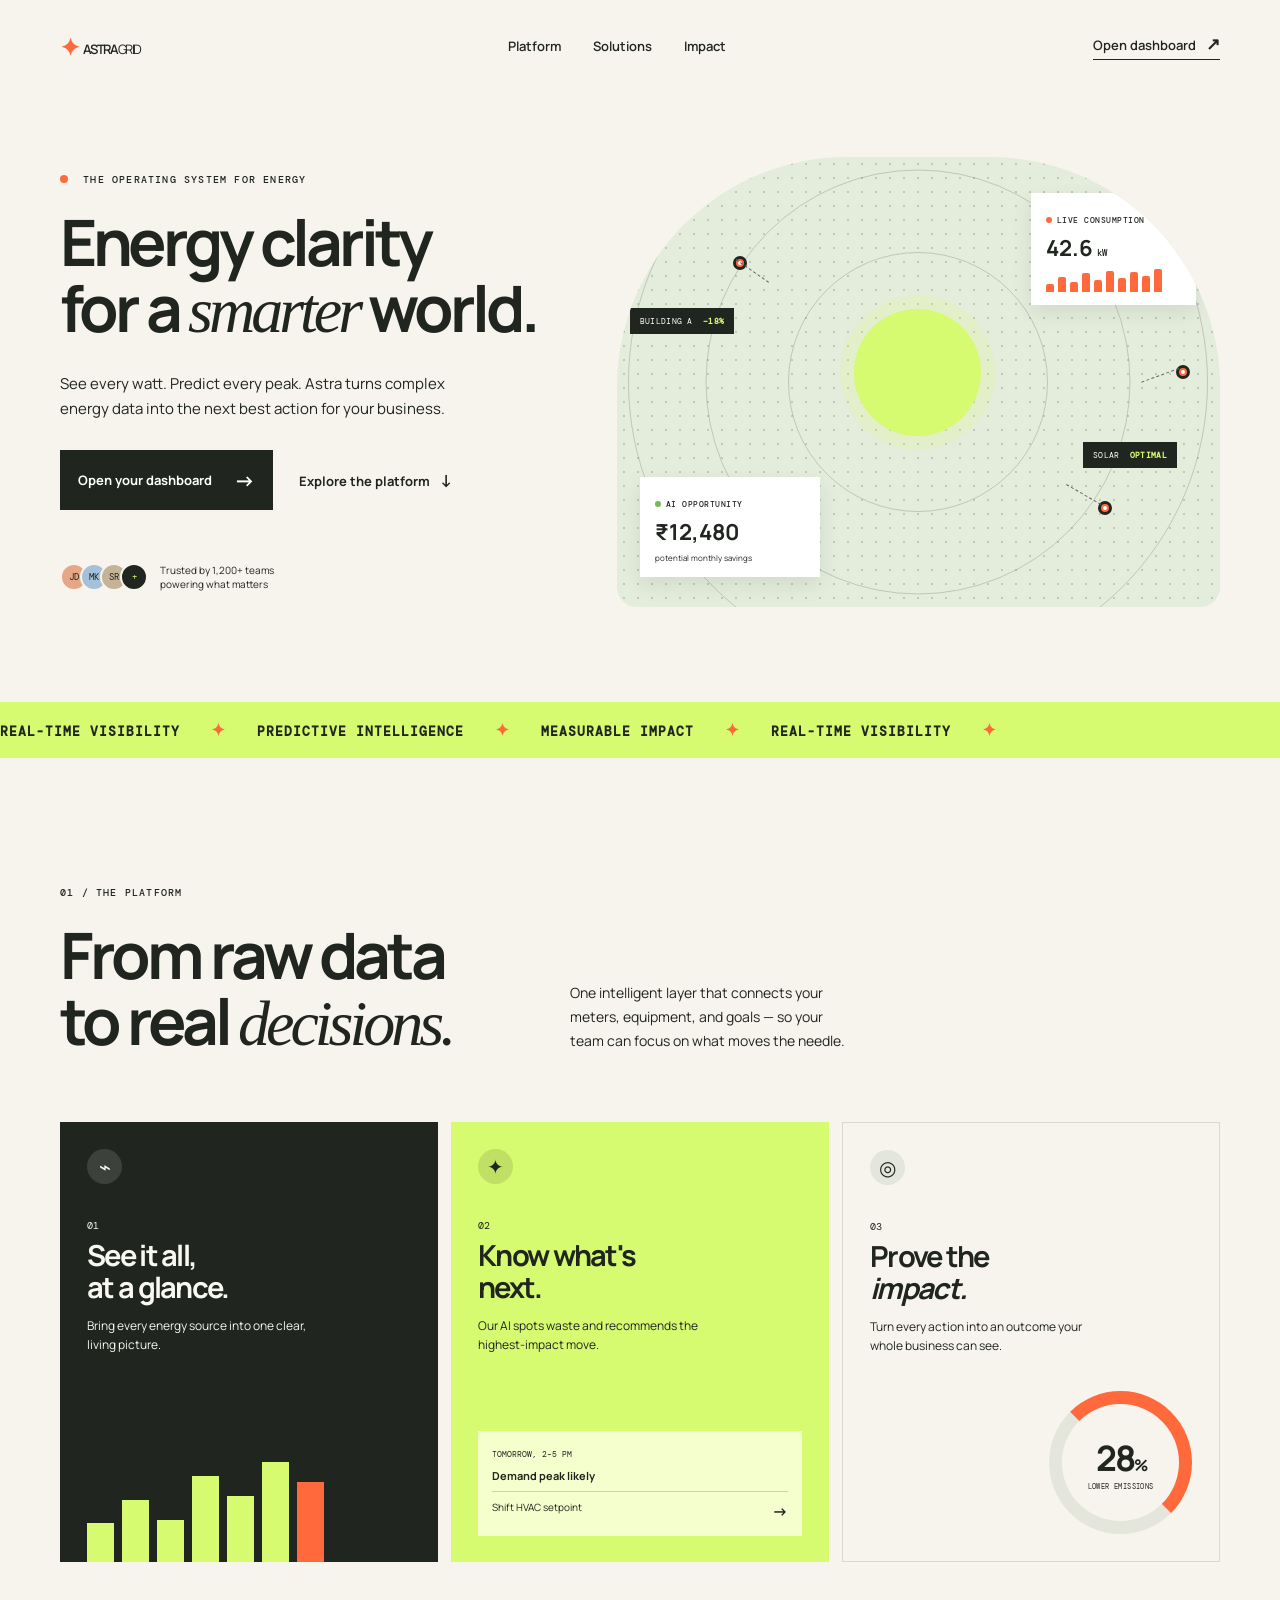
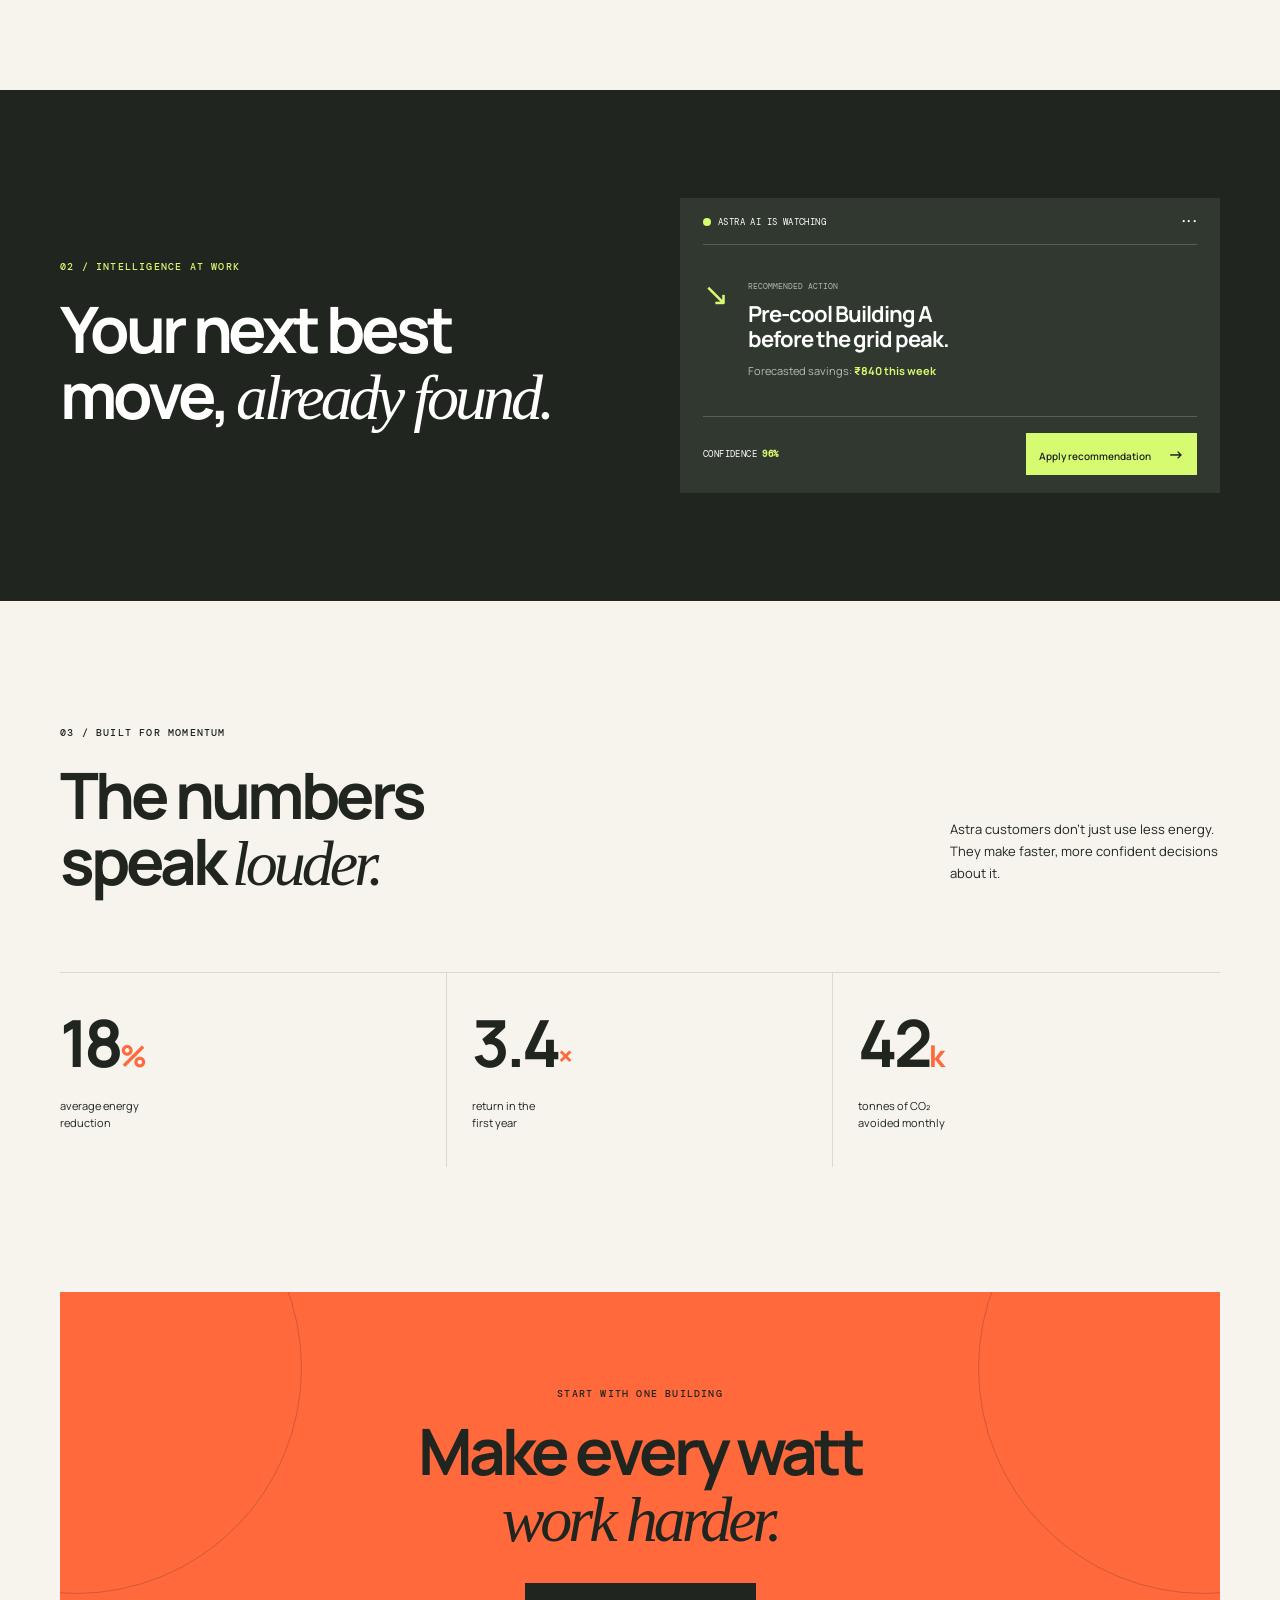
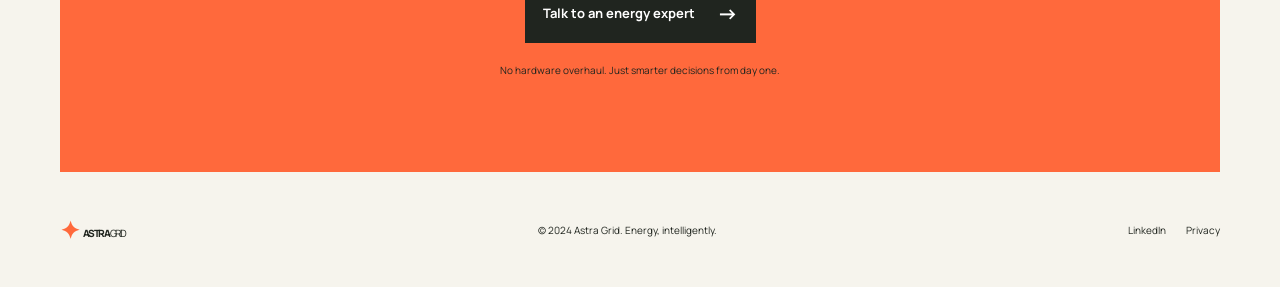
==== index.html @ c6cbb23b "Initial AI energy monitoring website" ====
<!doctype html>
<html lang="en">
  <head>
    <meta charset="UTF-8" />
    <meta name="viewport" content="width=device-width, initial-scale=1.0" />
    <meta name="description" content="Astra Grid — AI energy intelligence for better buildings." />
    <title>Astra Grid — Energy intelligence, simplified</title>
    <link rel="preconnect" href="https://fonts.googleapis.com" />
    <link rel="preconnect" href="https://fonts.gstatic.com" crossorigin />
    <link href="https://fonts.googleapis.com/css2?family=DM+Mono:wght@400;500&family=Manrope:wght@400;500;600;700;800&display=swap" rel="stylesheet" />
    <link rel="stylesheet" href="style.css" />
  </head>
  <body>
    <main>
      <nav class="nav container">
        <a class="brand" href="#top" aria-label="Astra Grid home"><span class="brand-mark">✦</span>ASTRA<span>GRID</span></a>
        <div class="nav-links">
          <a href="#platform">Platform</a><a href="#insights">Solutions</a><a href="#impact">Impact</a>
        </div>
        <a class="nav-action" href="dashboard.html">Open dashboard <span>↗</span></a>
      </nav>

      <section id="top" class="hero container">
        <div class="hero-copy">
          <p class="eyebrow"><i></i> THE OPERATING SYSTEM FOR ENERGY</p>
          <h1>Energy clarity<br />for a <em>smarter</em> world.</h1>
          <p class="hero-text">See every watt. Predict every peak. Astra turns complex energy data into the next best action for your business.</p>
          <div class="hero-actions">
            <a class="button button-dark" href="dashboard.html">Open your dashboard <span>→</span></a>
            <a class="text-link" href="#platform">Explore the platform <span>↓</span></a>
          </div>
          <div class="trust"><div class="avatars"><b>JD</b><b>MK</b><b>SR</b><b>+</b></div><p>Trusted by 1,200+ teams<br />powering what matters</p></div>
        </div>

        <div class="orbital-scene" aria-label="Live energy visualization">
          <div class="orbit orbit-a"></div><div class="orbit orbit-b"></div><div class="orbit orbit-c"></div>
          <div class="sun"></div>
          <div class="data-card power-card"><span class="card-dot orange"></span><small>LIVE CONSUMPTION</small><strong><span id="power-value">42.8</span> <small>kW</small></strong><div class="spark"><i></i><i></i><i></i><i></i><i></i><i></i><i></i><i></i><i></i><i></i></div></div>
          <div class="data-card savings-card"><span class="card-dot green"></span><small>AI OPPORTUNITY</small><strong>₹12,480</strong><p>potential monthly savings</p></div>
          <div class="sensor sensor-one"><span></span></div><div class="sensor sensor-two"><span></span></div><div class="sensor sensor-three"><span></span></div>
          <div class="floating-label label-one">BUILDING A <b>−18%</b></div><div class="floating-label label-two">SOLAR <b>OPTIMAL</b></div>
        </div>
      </section>

      <section class="ticker"><div><span>REAL-TIME VISIBILITY</span><b>✦</b><span>PREDICTIVE INTELLIGENCE</span><b>✦</b><span>MEASURABLE IMPACT</span><b>✦</b><span>REAL-TIME VISIBILITY</span><b>✦</b></div></section>

      <section id="platform" class="platform container">
        <div class="section-heading"><p class="eyebrow">01 / THE PLATFORM</p><h2>From raw data<br />to real <em>decisions.</em></h2></div>
        <p class="intro">One intelligent layer that connects your meters, equipment, and goals — so your team can focus on what moves the needle.</p>
        <div class="feature-grid">
          <article class="feature feature-dark"><div class="feature-icon">⌁</div><p class="number">01</p><h3>See it all,<br />at a glance.</h3><p>Bring every energy source into one clear, living picture.</p><div class="mini-chart"><span></span><span></span><span></span><span></span><span></span><span></span><span></span></div></article>
          <article class="feature feature-lime"><div class="feature-icon">✦</div><p class="number">02</p><h3>Know what's<br />next.</h3><p>Our AI spots waste and recommends the highest-impact move.</p><div class="prediction"><small>TOMORROW, 2–5 PM</small><b>Demand peak likely</b><span>Shift HVAC setpoint <strong>→</strong></span></div></article>
          <article class="feature feature-cream"><div class="feature-icon">◎</div><p class="number">03</p><h3>Prove the<br /><em>impact.</em></h3><p>Turn every action into an outcome your whole business can see.</p><div class="impact-ring"><b>28<span>%</span></b><small>LOWER EMISSIONS</small></div></article>
        </div>
      </section>

      <section id="insights" class="insights">
        <div class="container insights-inner"><div><p class="eyebrow">02 / INTELLIGENCE AT WORK</p><h2>Your next best<br />move, <em>already found.</em></h2></div><div class="insight-panel"><div class="panel-top"><span class="pulse"></span><span>ASTRA AI IS WATCHING</span><span>•••</span></div><div class="recommendation"><span class="rec-icon">↘</span><div><small>RECOMMENDED ACTION</small><h3>Pre-cool Building A<br />before the grid peak.</h3><p>Forecasted savings: <b>₹840 this week</b></p></div></div><div class="panel-bottom"><span>CONFIDENCE <b>96%</b></span><button>Apply recommendation <b>→</b></button></div></div></div>
      </section>

      <section id="impact" class="impact container"><p class="eyebrow">03 / BUILT FOR MOMENTUM</p><div class="impact-row"><h2>The numbers<br />speak <em>louder.</em></h2><p>Astra customers don't just use less energy. They make faster, more confident decisions about it.</p></div><div class="stats"><div><strong>18<span>%</span></strong><p>average energy<br />reduction</p></div><div><strong>3.4<span>×</span></strong><p>return in the<br />first year</p></div><div><strong>42<span>k</span></strong><p>tonnes of CO₂<br />avoided monthly</p></div></div></section>

      <section id="contact" class="cta container"><div class="cta-glow"></div><p class="eyebrow">START WITH ONE BUILDING</p><h2>Make every watt<br /><em>work harder.</em></h2><a class="button button-light" href="mailto:hello@astragrid.example">Talk to an energy expert <span>→</span></a><p class="cta-note">No hardware overhaul. Just smarter decisions from day one.</p></section>
    </main>
    <footer class="footer container"><a class="brand" href="#top"><span class="brand-mark">✦</span>ASTRA<span>GRID</span></a><p>© 2024 Astra Grid. Energy, intelligently.</p><div><a href="#">LinkedIn</a><a href="#">Privacy</a></div></footer>
    <script src="script.js"></script>
  </body>
</html>
---- style.css ----
:root{--ink:#20251f;--lime:#d6fa70;--orange:#ff693c;--cream:#f6f4ed;--line:#d9d9d0}*{box-sizing:border-box}html{scroll-behavior:smooth}body{margin:0;background:var(--cream);color:var(--ink);font-family:Manrope,Arial,sans-serif}.container{width:min(1160px,calc(100% - 64px));margin:auto}.nav{height:92px;display:flex;align-items:center;justify-content:space-between}.brand{font-weight:800;letter-spacing:-1.4px;color:var(--ink);text-decoration:none;font-size:18px}.brand>span:last-child{font-weight:400}.brand-mark{font-size:24px;color:var(--orange);vertical-align:-2px;margin-right:4px}.nav-links{display:flex;gap:32px}.nav a{font-size:13px;color:var(--ink);text-decoration:none;font-weight:600}.nav-action{border-bottom:1px solid var(--ink);padding-bottom:4px}.nav-action span{font-size:17px;margin-left:7px}.hero{min-height:610px;display:grid;grid-template-columns:48% 52%;align-items:center;padding:45px 0 75px}.eyebrow{font:500 10px 'DM Mono',monospace;letter-spacing:1.2px;margin:0 0 23px}.eyebrow i{display:inline-block;width:8px;height:8px;border-radius:50%;background:var(--orange);margin-right:8px}.hero h1,.section-heading h2,.insights h2,.impact h2,.cta h2{font-size:clamp(42px,5vw,70px);line-height:1.03;letter-spacing:-4px;margin:0;font-weight:700}.hero h1 em,h2 em{font-family:Georgia,serif;font-weight:400}.hero-text{max-width:420px;line-height:1.65;font-size:15px;margin:28px 0}.hero-actions{display:flex;align-items:center;gap:26px}.button{display:inline-flex;gap:22px;padding:16px 18px;align-items:center;text-decoration:none;font-size:13px;font-weight:700}.button span{font-size:21px}.button-dark{background:var(--ink);color:white}.text-link{font-size:13px;color:var(--ink);font-weight:700;text-decoration:none}.text-link span{font-size:17px;margin-left:7px}.trust{display:flex;align-items:center;gap:12px;margin-top:53px}.avatars{display:flex}.avatars b{display:grid;place-items:center;width:28px;height:28px;border-radius:50%;font:9px 'DM Mono';border:2px solid var(--cream);margin-right:-8px;background:#e5a786}.avatars b:nth-child(2){background:#a4c0db}.avatars b:nth-child(3){background:#c4b396}.avatars b:nth-child(4){background:var(--ink);color:var(--lime)}.trust p{font-size:10px;line-height:1.4;margin:0 0 0 8px}.orbital-scene{height:450px;position:relative;overflow:hidden;background:#e4ecdb;border-radius:230px 230px 20px 20px;background-image:radial-gradient(#bdcab7 1px,transparent 1px);background-size:14px 14px}.sun{width:127px;height:127px;background:var(--lime);border-radius:50%;position:absolute;top:152px;left:calc(50% - 64px);box-shadow:0 0 0 14px rgba(214,250,112,.18)}.orbit{position:absolute;border:1px solid rgba(32,37,31,.19);border-radius:50%;left:50%;top:50%;transform:translate(-50%,-50%)}.orbit-a{width:260px;height:260px}.orbit-b{width:425px;height:425px}.orbit-c{width:580px;height:580px}.sensor{position:absolute;width:14px;height:14px;border:3px solid var(--ink);background:var(--orange);border-radius:50%}.sensor:after{content:'';position:absolute;width:40px;border-top:1px dashed #5c6758;transform-origin:left}.sensor-one{top:99px;left:116px}.sensor-one:after{transform:rotate(35deg)}.sensor-two{bottom:92px;right:108px}.sensor-two:after{transform:rotate(210deg)}.sensor-three{top:208px;right:30px}.sensor-three:after{transform:rotate(160deg)}.sensor span{position:absolute;width:4px;height:4px;border-radius:50%;background:white;left:2px;top:2px}.data-card{position:absolute;background:#fff;padding:13px 15px;box-shadow:0 8px 20px rgba(0,0,0,.08)}.data-card small{font:500 8px 'DM Mono';letter-spacing:.5px}.data-card strong{font-size:22px;display:block;margin:5px 0}.data-card strong small{font-size:9px}.card-dot{display:inline-block;width:6px;height:6px;border-radius:50%;margin-right:5px}.orange{background:var(--orange)}.green{background:#78b75b}.power-card{right:24px;top:36px;width:165px}.spark{height:24px;display:flex;align-items:end;gap:4px}.spark i{display:block;background:var(--orange);width:8px;border-radius:2px 2px 0 0}.spark i:nth-child(1){height:8px}.spark i:nth-child(2){height:15px}.spark i:nth-child(3){height:10px}.spark i:nth-child(4){height:19px}.spark i:nth-child(5){height:12px}.spark i:nth-child(6){height:21px}.spark i:nth-child(7){height:14px}.spark i:nth-child(8){height:20px}.spark i:nth-child(9){height:16px}.spark i:nth-child(10){height:23px}.savings-card{bottom:30px;left:23px;width:180px}.savings-card p{font-size:8px;margin:1px 0}.floating-label{position:absolute;background:var(--ink);color:#fff;padding:8px 10px;font:8px 'DM Mono';letter-spacing:.3px}.floating-label b{color:var(--lime);margin-left:5px}.label-one{left:13px;top:151px}.label-two{right:43px;bottom:139px}.ticker{background:var(--lime);overflow:hidden;white-space:nowrap;padding:17px 0}.ticker div{font:600 13px 'DM Mono';letter-spacing:1px;animation:move 22s linear infinite}.ticker b{margin:0 31px;color:var(--orange);font-size:17px}@keyframes move{to{transform:translateX(-35%)}}.platform{padding:128px 0}.section-heading{display:inline-block}.platform .intro{display:inline-block;vertical-align:bottom;max-width:280px;margin:0 0 4px 115px;font-size:14px;line-height:1.7}.feature-grid{display:grid;grid-template-columns:repeat(3,1fr);gap:13px;margin-top:65px}.feature{min-height:440px;padding:27px;position:relative;overflow:hidden}.feature-dark{background:var(--ink);color:#f8f7f1}.feature-lime{background:var(--lime)}.feature-cream{border:1px solid var(--line)}.feature-icon{height:35px;width:35px;display:grid;place-items:center;border-radius:50%;background:rgba(255,255,255,.13);font-size:20px}.feature-lime .feature-icon{background:rgba(32,37,31,.12)}.feature-cream .feature-icon{background:#e3e6db}.number{font:10px 'DM Mono';margin:35px 0 8px}.feature h3{font-size:29px;line-height:1.1;letter-spacing:-1.7px;margin:0}.feature>p:not(.number){font-size:12px;line-height:1.6;max-width:230px}.mini-chart{position:absolute;bottom:0;left:27px;right:27px;height:100px;display:flex;align-items:end;gap:8px}.mini-chart span{width:27px;background:var(--lime)}.mini-chart span:nth-child(1){height:39%}.mini-chart span:nth-child(2){height:62%}.mini-chart span:nth-child(3){height:42%}.mini-chart span:nth-child(4){height:86%}.mini-chart span:nth-child(5){height:66%}.mini-chart span:nth-child(6){height:100%}.mini-chart span:nth-child(7){height:80%;background:var(--orange)}.prediction{position:absolute;bottom:26px;left:27px;right:27px;background:#f5ffce;padding:14px;font-size:11px}.prediction small{font:8px 'DM Mono'}.prediction b{display:block;margin:8px 0}.prediction span{display:flex;justify-content:space-between;border-top:1px solid #c8de7e;padding-top:8px;font-size:10px}.prediction strong{font-size:16px}.impact-ring{border:13px solid var(--orange);border-left-color:#e5e6db;border-bottom-color:#e5e6db;border-radius:50%;width:143px;height:143px;position:absolute;bottom:27px;right:27px;display:flex;align-items:center;justify-content:center;flex-direction:column}.impact-ring b{font-size:35px;letter-spacing:-2px}.impact-ring b span{font-size:16px}.impact-ring small{font:7px 'DM Mono';letter-spacing:.4px}.insights{background:var(--ink);color:#fff;padding:108px 0}.insights .eyebrow{color:var(--lime)}.insights-inner{display:grid;grid-template-columns:1fr 1fr;align-items:center;gap:80px}.insight-panel{background:#30382f;padding:18px 23px}.panel-top,.panel-bottom{display:flex;align-items:center;justify-content:space-between;font:9px 'DM Mono';letter-spacing:.4px}.pulse{width:8px;height:8px;border-radius:50%;background:var(--lime);margin-right:7px}.panel-top span:nth-child(2){margin-right:auto}.recommendation{border-top:1px solid #576051;border-bottom:1px solid #576051;margin:16px 0;padding:27px 0;display:flex;gap:19px}.rec-icon{color:var(--lime);font-size:31px}.recommendation small{font:8px 'DM Mono';color:#aeb9a8}.recommendation h3{font-size:22px;letter-spacing:-1px;line-height:1.15;margin:8px 0}.recommendation p{color:#b5beb0;font-size:11px}.recommendation p b{color:var(--lime)}.panel-bottom b{color:var(--lime)}.panel-bottom button{background:var(--lime);border:0;padding:10px 13px;font:600 10px Manrope;color:var(--ink)}.panel-bottom button b{color:var(--ink);font-size:16px;margin-left:15px}.impact{padding:125px 0}.impact-row{display:flex;justify-content:space-between;align-items:end}.impact-row>p{max-width:270px;font-size:13px;line-height:1.7}.stats{display:grid;grid-template-columns:repeat(3,1fr);margin-top:75px;border-top:1px solid var(--line)}.stats div{padding:25px 0;border-right:1px solid var(--line);padding-left:25px}.stats div:first-child{padding-left:0}.stats div:last-child{border-right:0}.stats strong{font-size:65px;letter-spacing:-4px}.stats strong span{font-size:30px;color:var(--orange)}.stats p{font-size:11px;line-height:1.5}.cta{background:var(--orange);text-align:center;padding:95px 20px;position:relative;overflow:hidden}.cta:before,.cta:after{content:'';position:absolute;width:450px;height:450px;border:1px solid rgba(32,37,31,.22);border-radius:50%;top:-150px}.cta:before{left:-210px}.cta:after{right:-210px}.cta>*{position:relative}.cta .eyebrow{margin-bottom:18px}.button-light{background:var(--ink);color:#fff;margin-top:30px}.cta-note{font-size:10px;margin:20px 0 0}.footer{height:115px;display:flex;align-items:center;justify-content:space-between}.footer p,.footer a{font-size:10px;color:var(--ink);text-decoration:none}.footer div{display:flex;gap:20px}@media(max-width:760px){.container{width:min(100% - 36px,560px)}.nav{height:76px}.nav-links{display:none}.hero{display:block;padding:45px 0}.hero h1{font-size:48px;letter-spacing:-3px}.orbital-scene{margin-top:50px;height:390px}.feature-grid,.insights-inner{grid-template-columns:1fr}.platform{padding:80px 0}.platform .intro{margin:28px 0 0}.feature{min-height:380px}.insights{padding:75px 0}.insights-inner{gap:45px}.impact{padding:80px 0}.impact-row{display:block}.impact-row>p{margin-top:25px}.stats{margin-top:45px}.stats strong{font-size:42px}.stats div{padding:18px 7px}.cta{width:100%;padding:75px 18px}.footer{height:auto;padding:30px 0;gap:20px;flex-wrap:wrap}.power-card{right:10px}.savings-card{left:10px}.label-two{right:10px}.orbit-c{width:500px;height:500px}}
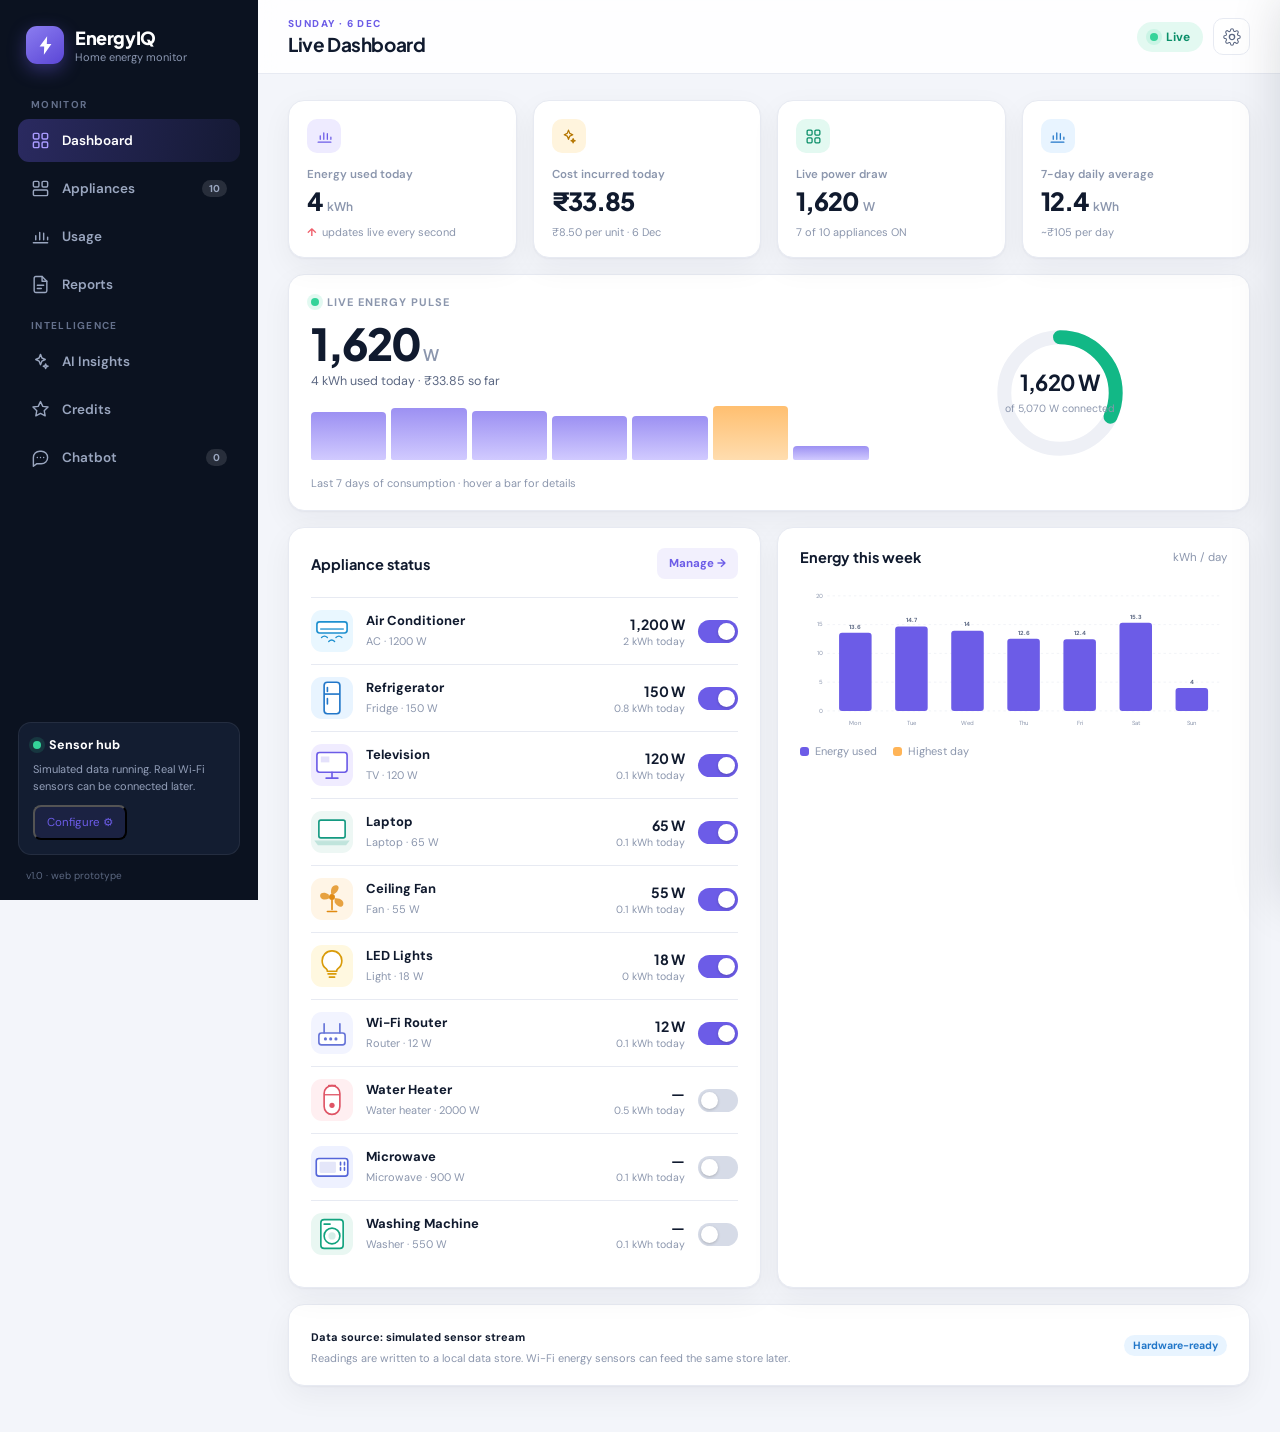
==== commit e9f663c5: "Replace Astra Grid with EnergyIQ home energy monitor" ====
--- a/index.html
+++ b/index.html
@@ -1,68 +1,69 @@
-<!doctype html>
+<!DOCTYPE html>
 <html lang="en">
-  <head>
-    <meta charset="UTF-8" />
-    <meta name="viewport" content="width=device-width, initial-scale=1.0" />
-    <meta name="description" content="Astra Grid — AI energy intelligence for better buildings." />
-    <title>Astra Grid — Energy intelligence, simplified</title>
-    <link rel="preconnect" href="https://fonts.googleapis.com" />
-    <link rel="preconnect" href="https://fonts.gstatic.com" crossorigin />
-    <link href="https://fonts.googleapis.com/css2?family=DM+Mono:wght@400;500&family=Manrope:wght@400;500;600;700;800&display=swap" rel="stylesheet" />
-    <link rel="stylesheet" href="style.css" />
-  </head>
-  <body>
-    <main>
-      <nav class="nav container">
-        <a class="brand" href="#top" aria-label="Astra Grid home"><span class="brand-mark">✦</span>ASTRA<span>GRID</span></a>
-        <div class="nav-links">
-          <a href="#platform">Platform</a><a href="#insights">Solutions</a><a href="#impact">Impact</a>
+<head>
+  <meta charset="UTF-8" />
+  <meta name="viewport" content="width=device-width, initial-scale=1.0" />
+  <meta name="theme-color" content="#0b1220" />
+  <title>EnergyIQ — Home Energy Monitor</title>
+  <link rel="preconnect" href="https://fonts.googleapis.com" />
+  <link rel="preconnect" href="https://fonts.gstatic.com" crossorigin />
+  <link href="https://fonts.googleapis.com/css2?family=DM+Sans:wght@400;500;600;700&family=Plus+Jakarta+Sans:wght@500;600;700;800&display=swap" rel="stylesheet" />
+  <link rel="stylesheet" href="styles.css" />
+</head>
+<body>
+  <div class="app-shell">
+    <aside class="sidebar" id="sidebar">
+      <div class="brand">
+        <div class="brand-mark">
+          <svg viewBox="0 0 32 32" aria-hidden="true"><path d="M18.5 2 7 17.5h7L13.5 30 25 13.8h-7z" fill="currentColor"/></svg>
         </div>
-        <a class="nav-action" href="dashboard.html">Open dashboard <span>↗</span></a>
-      </nav>
+        <div>
+          <div class="brand-name">EnergyIQ</div>
+          <div class="brand-sub">Home energy monitor</div>
+        </div>
+      </div>
 
-      <section id="top" class="hero container">
-        <div class="hero-copy">
-          <p class="eyebrow"><i></i> THE OPERATING SYSTEM FOR ENERGY</p>
-          <h1>Energy clarity<br />for a <em>smarter</em> world.</h1>
-          <p class="hero-text">See every watt. Predict every peak. Astra turns complex energy data into the next best action for your business.</p>
-          <div class="hero-actions">
-            <a class="button button-dark" href="dashboard.html">Open your dashboard <span>→</span></a>
-            <a class="text-link" href="#platform">Explore the platform <span>↓</span></a>
+      <nav class="nav" id="nav" aria-label="Main navigation"></nav>
+
+      <div class="sidebar-foot">
+        <div class="device-card">
+          <div class="device-top">
+            <span class="dot-live"></span>
+            <span class="device-title">Sensor hub</span>
           </div>
-          <div class="trust"><div class="avatars"><b>JD</b><b>MK</b><b>SR</b><b>+</b></div><p>Trusted by 1,200+ teams<br />powering what matters</p></div>
+          <p>Simulated data running. Real Wi‑Fi sensors can be connected later.</p>
+          <button class="btn-ghost btn-sm" data-action="open-settings">Configure ⚙</button>
         </div>
+        <div class="sidebar-version">v1.0 · web prototype</div>
+      </div>
+    </aside>
 
-        <div class="orbital-scene" aria-label="Live energy visualization">
-          <div class="orbit orbit-a"></div><div class="orbit orbit-b"></div><div class="orbit orbit-c"></div>
-          <div class="sun"></div>
-          <div class="data-card power-card"><span class="card-dot orange"></span><small>LIVE CONSUMPTION</small><strong><span id="power-value">42.8</span> <small>kW</small></strong><div class="spark"><i></i><i></i><i></i><i></i><i></i><i></i><i></i><i></i><i></i><i></i></div></div>
-          <div class="data-card savings-card"><span class="card-dot green"></span><small>AI OPPORTUNITY</small><strong>₹12,480</strong><p>potential monthly savings</p></div>
-          <div class="sensor sensor-one"><span></span></div><div class="sensor sensor-two"><span></span></div><div class="sensor sensor-three"><span></span></div>
-          <div class="floating-label label-one">BUILDING A <b>−18%</b></div><div class="floating-label label-two">SOLAR <b>OPTIMAL</b></div>
+    <div class="main-wrap">
+      <header class="topbar">
+        <button class="icon-btn menu-btn" data-action="toggle-sidebar" aria-label="Toggle menu">
+          <svg viewBox="0 0 24 24"><path d="M4 7h16M4 12h16M4 17h16" stroke="currentColor" stroke-width="2" stroke-linecap="round" fill="none"/></svg>
+        </button>
+        <div class="topbar-title">
+          <div class="eyebrow" id="today-eyebrow">TODAY</div>
+          <h1 id="page-title">Live Dashboard</h1>
         </div>
-      </section>
+        <div class="topbar-actions">
+          <div class="live-pill" id="live-pill"><span class="dot-live"></span> Live</div>
+          <button class="icon-btn" data-action="open-settings" aria-label="Settings" title="Settings">
+            <svg viewBox="0 0 24 24"><path d="M12 15.5a3.5 3.5 0 1 0 0-7 3.5 3.5 0 0 0 0 7Z" stroke="currentColor" stroke-width="1.8" fill="none"/><path d="M19.4 15a1.7 1.7 0 0 0 .34 1.87l.06.06a2 2 0 1 1-2.83 2.83l-.06-.06a1.7 1.7 0 0 0-1.87-.34 1.7 1.7 0 0 0-1.03 1.56V21a2 2 0 1 1-4 0v-.09A1.7 1.7 0 0 0 9 19.4a1.7 1.7 0 0 0-1.87.34l-.06.06a2 2 0 1 1-2.83-2.83l.06-.06A1.7 1.7 0 0 0 4.6 15a1.7 1.7 0 0 0-1.56-1.03H3a2 2 0 1 1 0-4h.09A1.7 1.7 0 0 0 4.6 9a1.7 1.7 0 0 0-.34-1.87l-.06-.06a2 2 0 1 1 2.83-2.83l.06.06A1.7 1.7 0 0 0 9 4.6a1.7 1.7 0 0 0 1.03-1.56V3a2 2 0 1 1 4 0v.09A1.7 1.7 0 0 0 15 4.6a1.7 1.7 0 0 0 1.87-.34l.06-.06a2 2 0 1 1 2.83 2.83l-.06.06A1.7 1.7 0 0 0 19.4 9v.03A1.7 1.7 0 0 0 20.97 10H21a2 2 0 1 1 0 4h-.09A1.7 1.7 0 0 0 19.4 15Z" stroke="currentColor" stroke-width="1.4" fill="none"/></svg>
+          </button>
+        </div>
+      </header>
 
-      <section class="ticker"><div><span>REAL-TIME VISIBILITY</span><b>✦</b><span>PREDICTIVE INTELLIGENCE</span><b>✦</b><span>MEASURABLE IMPACT</span><b>✦</b><span>REAL-TIME VISIBILITY</span><b>✦</b></div></section>
+      <main id="view" class="view"></main>
+    </div>
+  </div>
 
-      <section id="platform" class="platform container">
-        <div class="section-heading"><p class="eyebrow">01 / THE PLATFORM</p><h2>From raw data<br />to real <em>decisions.</em></h2></div>
-        <p class="intro">One intelligent layer that connects your meters, equipment, and goals — so your team can focus on what moves the needle.</p>
-        <div class="feature-grid">
-          <article class="feature feature-dark"><div class="feature-icon">⌁</div><p class="number">01</p><h3>See it all,<br />at a glance.</h3><p>Bring every energy source into one clear, living picture.</p><div class="mini-chart"><span></span><span></span><span></span><span></span><span></span><span></span><span></span></div></article>
-          <article class="feature feature-lime"><div class="feature-icon">✦</div><p class="number">02</p><h3>Know what's<br />next.</h3><p>Our AI spots waste and recommends the highest-impact move.</p><div class="prediction"><small>TOMORROW, 2–5 PM</small><b>Demand peak likely</b><span>Shift HVAC setpoint <strong>→</strong></span></div></article>
-          <article class="feature feature-cream"><div class="feature-icon">◎</div><p class="number">03</p><h3>Prove the<br /><em>impact.</em></h3><p>Turn every action into an outcome your whole business can see.</p><div class="impact-ring"><b>28<span>%</span></b><small>LOWER EMISSIONS</small></div></article>
-        </div>
-      </section>
+  <div class="drawer-backdrop" id="drawer-backdrop" data-action="close-settings"></div>
+  <aside class="settings-drawer" id="settings-drawer" aria-label="Settings"></aside>
+  <div class="toast-wrap" id="toast-wrap" aria-live="polite"></div>
+  <div class="modal-wrap" id="modal-wrap"></div>
 
-      <section id="insights" class="insights">
-        <div class="container insights-inner"><div><p class="eyebrow">02 / INTELLIGENCE AT WORK</p><h2>Your next best<br />move, <em>already found.</em></h2></div><div class="insight-panel"><div class="panel-top"><span class="pulse"></span><span>ASTRA AI IS WATCHING</span><span>•••</span></div><div class="recommendation"><span class="rec-icon">↘</span><div><small>RECOMMENDED ACTION</small><h3>Pre-cool Building A<br />before the grid peak.</h3><p>Forecasted savings: <b>₹840 this week</b></p></div></div><div class="panel-bottom"><span>CONFIDENCE <b>96%</b></span><button>Apply recommendation <b>→</b></button></div></div></div>
-      </section>
-
-      <section id="impact" class="impact container"><p class="eyebrow">03 / BUILT FOR MOMENTUM</p><div class="impact-row"><h2>The numbers<br />speak <em>louder.</em></h2><p>Astra customers don't just use less energy. They make faster, more confident decisions about it.</p></div><div class="stats"><div><strong>18<span>%</span></strong><p>average energy<br />reduction</p></div><div><strong>3.4<span>×</span></strong><p>return in the<br />first year</p></div><div><strong>42<span>k</span></strong><p>tonnes of CO₂<br />avoided monthly</p></div></div></section>
-
-      <section id="contact" class="cta container"><div class="cta-glow"></div><p class="eyebrow">START WITH ONE BUILDING</p><h2>Make every watt<br /><em>work harder.</em></h2><a class="button button-light" href="mailto:hello@astragrid.example">Talk to an energy expert <span>→</span></a><p class="cta-note">No hardware overhaul. Just smarter decisions from day one.</p></section>
-    </main>
-    <footer class="footer container"><a class="brand" href="#top"><span class="brand-mark">✦</span>ASTRA<span>GRID</span></a><p>© 2024 Astra Grid. Energy, intelligently.</p><div><a href="#">LinkedIn</a><a href="#">Privacy</a></div></footer>
-    <script src="script.js"></script>
-  </body>
+  <script type="module" src="js/app.js"></script>
+</body>
 </html>
--- a/styles.css
+++ b/styles.css
@@ -0,0 +1,459 @@
+/* ============================================================
+   EnergyIQ — styles
+   ============================================================ */
+:root {
+  --bg: #f3f5fa;
+  --surface: #ffffff;
+  --surface-2: #f8f9fd;
+  --ink: #101a2e;
+  --ink-2: #5b6782;
+  --ink-3: #8b96ad;
+  --line: #e7eaf2;
+  --navy: #0b1220;
+  --navy-2: #131d31;
+  --accent: #6c5ce7;
+  --accent-2: #8b7df0;
+  --accent-soft: #eeebff;
+  --green: #12b886;
+  --green-soft: #e3f9f1;
+  --amber: #f59e0b;
+  --amber-soft: #fff4dd;
+  --red: #ef5f6b;
+  --red-soft: #ffecef;
+  --blue: #3b9dfa;
+  --blue-soft: #e8f4ff;
+  --radius: 16px;
+  --radius-sm: 10px;
+  --shadow: 0 1px 2px rgba(16, 26, 46, .04), 0 10px 30px rgba(16, 26, 46, .05);
+  --font: 'DM Sans', system-ui, -apple-system, sans-serif;
+  --display: 'Plus Jakarta Sans', 'DM Sans', system-ui, sans-serif;
+}
+
+* { box-sizing: border-box; }
+html, body { margin: 0; padding: 0; }
+body {
+  font-family: var(--font);
+  color: var(--ink);
+  background: var(--bg);
+  -webkit-font-smoothing: antialiased;
+}
+button, input, select, textarea { font: inherit; }
+button { cursor: pointer; }
+a { color: inherit; }
+svg { display: block; }
+
+/* ---------- layout ---------- */
+.app-shell { display: flex; min-height: 100vh; }
+
+.sidebar {
+  width: 258px;
+  flex: 0 0 258px;
+  background: var(--navy);
+  color: #fff;
+  padding: 26px 18px 18px;
+  display: flex;
+  flex-direction: column;
+  gap: 26px;
+  position: sticky;
+  top: 0;
+  height: 100vh;
+  z-index: 40;
+}
+.brand { display: flex; align-items: center; gap: 11px; padding: 0 8px; }
+.brand-mark {
+  width: 38px; height: 38px; border-radius: 11px;
+  background: linear-gradient(145deg, #8b7df0, #5b46d6);
+  color: #fff; display: grid; place-items: center;
+  box-shadow: 0 6px 18px rgba(108, 92, 231, .4);
+}
+.brand-mark svg { width: 21px; height: 21px; }
+.brand-name { font-family: var(--display); font-weight: 800; font-size: 18px; letter-spacing: -.4px; }
+.brand-sub { color: #8b97b1; font-size: 11px; margin-top: 1px; }
+
+.nav { display: flex; flex-direction: column; gap: 5px; }
+.nav-item {
+  display: flex; align-items: center; gap: 12px;
+  border: 0; background: transparent; color: #9aa6bf;
+  padding: 12px 13px; border-radius: 11px; text-align: left;
+  font-size: 13.5px; font-weight: 600; width: 100%;
+  transition: background .16s, color .16s;
+}
+.nav-item svg { width: 19px; height: 19px; flex: 0 0 auto; }
+.nav-item:hover { background: rgba(255,255,255,.06); color: #fff; }
+.nav-item.active { background: linear-gradient(100deg, rgba(108,92,231,.32), rgba(108,92,231,.1)); color: #fff; }
+.nav-item.active svg { color: #a99bff; }
+.nav-badge {
+  margin-left: auto; font-size: 10px; font-weight: 700;
+  background: rgba(255,255,255,.12); border-radius: 20px; padding: 2px 7px;
+}
+.nav-section {
+  font-size: 10px; font-weight: 700; color: #64708b; text-transform: uppercase;
+  letter-spacing: 1.3px; padding: 8px 13px 3px;
+}
+
+.sidebar-foot { margin-top: auto; }
+.device-card {
+  background: var(--navy-2); border: 1px solid rgba(255,255,255,.07);
+  border-radius: 13px; padding: 14px;
+}
+.device-top { display: flex; align-items: center; gap: 8px; }
+.device-title { font-size: 12.5px; font-weight: 700; }
+.device-card p { color: #94a0ba; font-size: 11px; line-height: 1.5; margin: 8px 0 11px; }
+.sidebar-version { color: #5c6881; font-size: 10px; padding: 14px 8px 0; }
+
+.dot-live {
+  width: 8px; height: 8px; border-radius: 50%; background: #34d399;
+  box-shadow: 0 0 0 4px rgba(52,211,153,.14);
+  animation: pulse 2s infinite;
+  flex: 0 0 auto;
+}
+@keyframes pulse { 50% { box-shadow: 0 0 0 7px rgba(52,211,153,0); } }
+
+.main-wrap { flex: 1; min-width: 0; }
+.topbar {
+  height: 74px; background: rgba(255,255,255,.86); backdrop-filter: blur(12px);
+  border-bottom: 1px solid var(--line);
+  display: flex; align-items: center; gap: 14px;
+  padding: 0 30px; position: sticky; top: 0; z-index: 30;
+}
+.topbar-title { margin-right: auto; }
+.eyebrow { font-size: 10px; font-weight: 800; letter-spacing: 1.4px; color: var(--accent); }
+.topbar h1 { margin: 2px 0 0; font-family: var(--display); font-size: 19px; letter-spacing: -.4px; }
+.topbar-actions { display: flex; align-items: center; gap: 10px; }
+.live-pill {
+  display: flex; align-items: center; gap: 8px; background: var(--green-soft); color: #0b8f69;
+  border-radius: 20px; padding: 7px 13px; font-size: 12px; font-weight: 700;
+}
+.icon-btn {
+  width: 37px; height: 37px; border-radius: 10px; border: 1px solid var(--line);
+  background: #fff; color: var(--ink-2); display: grid; place-items: center;
+}
+.icon-btn svg { width: 18px; height: 18px; }
+.icon-btn:hover { border-color: #cfd4e4; color: var(--ink); }
+.menu-btn { display: none; }
+
+.view { padding: 26px 30px 46px; max-width: 1500px; margin: 0 auto; }
+
+/* ---------- generic ---------- */
+.card { background: var(--surface); border: 1px solid var(--line); border-radius: var(--radius); box-shadow: var(--shadow); }
+.section-head { display: flex; align-items: flex-end; justify-content: space-between; gap: 16px; margin-bottom: 15px; }
+.section-head h2 { font-family: var(--display); font-size: 16px; margin: 0; letter-spacing: -.3px; }
+.section-head p { color: var(--ink-3); font-size: 12px; margin: 4px 0 0; }
+.muted { color: var(--ink-3); }
+.tiny { font-size: 11px; }
+.grid { display: grid; gap: 16px; }
+.grid-4 { grid-template-columns: repeat(4, minmax(0, 1fr)); }
+.grid-3 { grid-template-columns: repeat(3, minmax(0, 1fr)); }
+.grid-2 { grid-template-columns: repeat(2, minmax(0, 1fr)); }
+.stack { display: flex; flex-direction: column; gap: 16px; }
+.row { display: flex; align-items: center; gap: 10px; }
+.spread { display: flex; align-items: center; justify-content: space-between; gap: 12px; }
+.mt-16 { margin-top: 16px; }
+.mt-22 { margin-top: 22px; }
+
+.btn {
+  border: 0; border-radius: 10px; padding: 11px 16px; font-size: 13px; font-weight: 700;
+  background: var(--accent); color: #fff; display: inline-flex; align-items: center; justify-content: center; gap: 8px;
+  transition: transform .12s, filter .12s;
+}
+.btn:hover { filter: brightness(1.06); }
+.btn:active { transform: translateY(1px); }
+.btn svg { width: 16px; height: 16px; }
+.btn-ghost { background: rgba(108,92,231,.09); color: var(--accent); }
+.btn-ghost:hover { background: rgba(108,92,231,.15); }
+.btn-sm { padding: 8px 12px; font-size: 11.5px; border-radius: 8px; }
+.btn-danger { background: var(--red-soft); color: #d33d4d; }
+.btn-dark { background: var(--navy); color: #fff; }
+.btn:disabled { opacity: .45; cursor: not-allowed; }
+
+.field { display: flex; flex-direction: column; gap: 6px; }
+.field label { font-size: 11.5px; font-weight: 700; color: var(--ink-2); }
+.input, .select, .textarea {
+  width: 100%; border: 1px solid var(--line); background: #fff; color: var(--ink);
+  border-radius: 10px; padding: 11px 12px; font-size: 13px; outline: none;
+  transition: border-color .15s, box-shadow .15s;
+}
+.input:focus, .select:focus, .textarea:focus { border-color: var(--accent-2); box-shadow: 0 0 0 3px rgba(108,92,231,.12); }
+.input::placeholder, .textarea::placeholder { color: #b2bacb; }
+
+.chip-row { display: flex; flex-wrap: wrap; gap: 7px; }
+.chip {
+  border: 1px solid var(--line); background: #fff; border-radius: 20px;
+  padding: 7px 13px; font-size: 12px; font-weight: 600; color: var(--ink-2);
+}
+.chip:hover { border-color: var(--accent-2); color: var(--accent); }
+.chip.active { background: var(--accent); color: #fff; border-color: var(--accent); }
+
+.segment { display: inline-flex; background: var(--surface-2); border: 1px solid var(--line); border-radius: 10px; padding: 3px; gap: 2px; }
+.segment button { border: 0; background: transparent; padding: 7px 14px; border-radius: 8px; font-size: 12px; font-weight: 700; color: var(--ink-3); }
+.segment button.active { background: #fff; color: var(--ink); box-shadow: 0 1px 4px rgba(16,26,46,.1); }
+
+.badge { border-radius: 20px; padding: 4px 9px; font-size: 10.5px; font-weight: 700; }
+.badge.green { background: var(--green-soft); color: #0b8f69; }
+.badge.amber { background: var(--amber-soft); color: #a86b00; }
+.badge.red { background: var(--red-soft); color: #cf3c4c; }
+.badge.blue { background: var(--blue-soft); color: #2277c9; }
+.badge.violet { background: var(--accent-soft); color: #5b46d6; }
+
+.empty {
+  text-align: center; padding: 46px 20px; color: var(--ink-3);
+}
+.empty-icon { font-size: 34px; margin-bottom: 10px; }
+.empty h3 { color: var(--ink); font-family: var(--display); font-size: 15px; margin: 0 0 6px; }
+.empty p { font-size: 12.5px; margin: 0 auto 16px; max-width: 330px; line-height: 1.6; }
+
+/* ---------- stat cards ---------- */
+.stat-card { padding: 18px; position: relative; overflow: hidden; }
+.stat-top { display: flex; align-items: center; justify-content: space-between; }
+.stat-icon { width: 34px; height: 34px; border-radius: 10px; display: grid; place-items: center; }
+.stat-icon svg { width: 17px; height: 17px; }
+.stat-label { color: var(--ink-3); font-size: 11.5px; font-weight: 600; margin-top: 14px; }
+.stat-value { font-family: var(--display); font-size: 25px; font-weight: 800; letter-spacing: -1px; margin-top: 3px; }
+.stat-value small { font-size: 12px; font-weight: 600; color: var(--ink-3); letter-spacing: 0; }
+.stat-foot { color: var(--ink-3); font-size: 11px; margin-top: 8px; display: flex; align-items: center; gap: 5px; }
+.trend-up { color: var(--red); font-weight: 700; }
+.trend-down { color: var(--green); font-weight: 700; }
+
+/* ---------- dashboard ---------- */
+.live-hero { padding: 20px 22px; display: grid; grid-template-columns: 1.25fr .75fr; gap: 24px; align-items: center; }
+.live-left { min-width: 0; }
+.hero-kicker { display: flex; align-items: center; gap: 8px; font-size: 11px; font-weight: 700; color: var(--ink-3); text-transform: uppercase; letter-spacing: 1px; }
+.hero-number { font-family: var(--display); font-size: 44px; font-weight: 800; letter-spacing: -2px; margin: 6px 0 2px; }
+.hero-number span { font-size: 16px; color: var(--ink-3); font-weight: 600; letter-spacing: 0; }
+.hero-sub { color: var(--ink-2); font-size: 12.5px; }
+.hero-bars { display: flex; gap: 5px; align-items: flex-end; height: 54px; margin-top: 17px; }
+.hero-bars i { flex: 1; background: linear-gradient(180deg, var(--accent-2), #c9c1ff); border-radius: 4px 4px 2px 2px; min-height: 5px; opacity: .85; transition: height .5s ease; }
+.hero-bars i.hot { background: linear-gradient(180deg, #ffb457, #ffd7a1); }
+.gauge-wrap { display: grid; place-items: center; position: relative; }
+.gauge-center { position: absolute; text-align: center; }
+.gauge-center strong { display: block; font-family: var(--display); font-size: 22px; letter-spacing: -.8px; }
+.gauge-center span { font-size: 10.5px; color: var(--ink-3); }
+
+.panel { padding: 20px 22px; }
+.panel-head { display: flex; align-items: center; justify-content: space-between; gap: 12px; margin-bottom: 18px; }
+.panel-head h3 { margin: 0; font-family: var(--display); font-size: 14.5px; }
+.panel-head .muted { font-size: 11.5px; }
+
+.appliance-row { display: flex; align-items: center; gap: 13px; padding: 12px 0; border-top: 1px solid var(--line); }
+.appliance-row:first-child { border-top: 0; }
+.appliance-row .art { width: 42px; height: 42px; border-radius: 11px; flex: 0 0 auto; }
+.appliance-row .meta { min-width: 0; flex: 1; }
+.appliance-row .meta strong { display: block; font-size: 13px; font-weight: 700; white-space: nowrap; overflow: hidden; text-overflow: ellipsis; }
+.appliance-row .meta span { color: var(--ink-3); font-size: 11px; }
+.row-power { text-align: right; }
+.row-power strong { font-family: var(--display); font-size: 14px; }
+.row-power span { display: block; font-size: 10.5px; color: var(--ink-3); }
+
+.switch { position: relative; width: 40px; height: 23px; flex: 0 0 auto; }
+.switch input { opacity: 0; width: 0; height: 0; position: absolute; }
+.switch .slider { position: absolute; inset: 0; background: #d6dbe7; border-radius: 30px; transition: background .2s; }
+.switch .slider:before { content: ''; position: absolute; width: 17px; height: 17px; left: 3px; top: 3px; background: #fff; border-radius: 50%; transition: transform .2s; box-shadow: 0 1px 3px rgba(0,0,0,.2); }
+.switch input:checked + .slider { background: var(--accent); }
+.switch input:checked + .slider:before { transform: translateX(17px); }
+
+/* ---------- appliances ---------- */
+.appliance-grid { display: grid; grid-template-columns: repeat(auto-fill, minmax(212px, 1fr)); gap: 15px; }
+.appliance-card { padding: 17px; position: relative; transition: transform .15s, box-shadow .15s; }
+.appliance-card:hover { transform: translateY(-2px); box-shadow: 0 12px 32px rgba(16,26,46,.09); }
+.appliance-card .art-lg { width: 62px; height: 62px; border-radius: 15px; }
+.appliance-card h3 { font-family: var(--display); font-size: 14px; margin: 13px 0 3px; }
+.appliance-card .watts { color: var(--ink-2); font-size: 12px; font-weight: 600; }
+.appliance-card .card-foot { display: flex; align-items: center; justify-content: space-between; margin-top: 15px; padding-top: 13px; border-top: 1px solid var(--line); }
+.appliance-card .card-actions { display: flex; gap: 5px; }
+.mini-btn {
+  width: 28px; height: 28px; border-radius: 8px; border: 1px solid var(--line);
+  background: #fff; color: var(--ink-3); display: grid; place-items: center;
+}
+.mini-btn svg { width: 14px; height: 14px; }
+.mini-btn:hover { color: var(--accent); border-color: var(--accent-2); }
+.mini-btn.del:hover { color: var(--red); border-color: #f6b9c0; }
+.on-tag { position: absolute; right: 14px; top: 14px; }
+
+.picker { display: grid; grid-template-columns: repeat(6, 1fr); gap: 8px; }
+.picker-item {
+  border: 1.5px solid var(--line); background: #fff; border-radius: 11px; padding: 7px;
+  display: flex; flex-direction: column; align-items: center; gap: 5px;
+}
+.picker-item .art { width: 42px; height: 42px; border-radius: 9px; }
+.picker-item span { font-size: 9.5px; color: var(--ink-3); font-weight: 600; text-align: center; line-height: 1.2; }
+.picker-item.active { border-color: var(--accent); background: var(--accent-soft); }
+.picker-item.active span { color: var(--accent); }
+
+/* ---------- charts ---------- */
+.chart-svg { width: 100%; height: auto; overflow: visible; }
+.chart-svg .gridline { stroke: var(--line); stroke-width: 1; stroke-dasharray: 4 5; }
+.chart-svg .axis-label { fill: var(--ink-3); font-size: 10px; font-family: var(--font); }
+.chart-svg .bar-label { fill: var(--ink-2); font-size: 10px; font-weight: 700; font-family: var(--font); }
+.chart-svg .bar { transition: opacity .15s; }
+.chart-svg .bar:hover { opacity: .78; }
+.chart-legend { display: flex; gap: 16px; align-items: center; margin-top: 12px; }
+.chart-legend span { display: flex; align-items: center; gap: 6px; font-size: 11px; color: var(--ink-3); }
+.chart-legend i { width: 9px; height: 9px; border-radius: 3px; }
+
+/* ---------- tables ---------- */
+.table-wrap { overflow-x: auto; }
+table.data { width: 100%; border-collapse: collapse; font-size: 12.5px; }
+table.data th { text-align: left; color: var(--ink-3); font-size: 10.5px; font-weight: 700; text-transform: uppercase; letter-spacing: .7px; padding: 0 12px 11px; border-bottom: 1px solid var(--line); white-space: nowrap; }
+table.data td { padding: 12px; border-bottom: 1px solid var(--line); }
+table.data tr:last-child td { border-bottom: 0; }
+table.data tbody tr:hover { background: var(--surface-2); }
+table.data .num { font-family: var(--display); font-weight: 700; }
+.app-cell { display: flex; align-items: center; gap: 9px; }
+.app-cell .art { width: 30px; height: 30px; border-radius: 8px; }
+
+/* ---------- insights ---------- */
+.insight-card { padding: 18px; display: flex; gap: 13px; align-items: flex-start; }
+.insight-icon { width: 38px; height: 38px; border-radius: 11px; display: grid; place-items: center; flex: 0 0 auto; font-size: 18px; }
+.insight-card h3 { font-family: var(--display); font-size: 13.5px; margin: 1px 0 5px; }
+.insight-card p { color: var(--ink-2); font-size: 12px; line-height: 1.6; margin: 0; }
+.insight-card .saving { margin-top: 9px; font-size: 11px; font-weight: 700; color: var(--green); }
+.score-ring { display: grid; place-items: center; position: relative; }
+.score-ring .gauge-center { position: absolute; left: 50%; top: 50%; transform: translate(-50%, -50%); }
+.score-ring .gauge-center strong { font-size: 30px; letter-spacing: -1px; }
+.score-ring .gauge-center span { font-size: 10px; }
+.tip-list { list-style: none; padding: 0; margin: 0; }
+.tip-list li { display: flex; gap: 10px; padding: 10px 0; border-top: 1px solid var(--line); font-size: 12px; color: var(--ink-2); line-height: 1.5; }
+.tip-list li:first-child { border-top: 0; }
+.tip-list .num-dot { width: 19px; height: 19px; border-radius: 50%; background: var(--accent-soft); color: var(--accent); font-size: 10px; font-weight: 800; display: grid; place-items: center; flex: 0 0 auto; }
+
+/* ---------- chatbot ---------- */
+.chat-card { display: flex; flex-direction: column; height: min(660px, calc(100vh - 190px)); min-height: 460px; overflow: hidden; }
+.chat-head { padding: 15px 19px; border-bottom: 1px solid var(--line); display: flex; align-items: center; gap: 12px; }
+.bot-avatar { width: 38px; height: 38px; border-radius: 11px; background: linear-gradient(145deg, var(--accent-2), var(--accent)); color: #fff; display: grid; place-items: center; font-size: 18px; }
+.chat-head strong { display: block; font-family: var(--display); font-size: 13.5px; }
+.chat-head span { font-size: 11px; color: var(--green); font-weight: 600; }
+.chat-body { flex: 1; overflow-y: auto; padding: 20px; display: flex; flex-direction: column; gap: 14px; background: linear-gradient(180deg, #fbfbfe, #fff); }
+.msg { display: flex; gap: 10px; max-width: 82%; }
+.msg.user { align-self: flex-end; flex-direction: row-reverse; }
+.msg .bubble { padding: 11px 14px; border-radius: 14px; font-size: 12.5px; line-height: 1.6; white-space: pre-wrap; }
+.msg.bot .bubble { background: #fff; border: 1px solid var(--line); border-top-left-radius: 4px; color: var(--ink); }
+.msg.user .bubble { background: var(--accent); color: #fff; border-top-right-radius: 4px; }
+.msg .small-avatar { width: 27px; height: 27px; border-radius: 8px; background: var(--accent-soft); display: grid; place-items: center; font-size: 13px; flex: 0 0 auto; }
+.msg-meta { font-size: 9.5px; color: var(--ink-3); margin-top: 5px; }
+.chat-quick { padding: 0 19px 10px; display: flex; gap: 7px; flex-wrap: wrap; }
+.chat-input-row { display: flex; gap: 9px; padding: 14px 19px; border-top: 1px solid var(--line); }
+.chat-input-row .input { flex: 1; }
+.send-btn { width: 43px; height: 43px; border: 0; border-radius: 11px; background: var(--accent); color: #fff; display: grid; place-items: center; flex: 0 0 auto; }
+.send-btn svg { width: 18px; height: 18px; }
+.typing span { display: inline-block; width: 5px; height: 5px; background: var(--ink-3); border-radius: 50%; margin-right: 3px; animation: bounce 1s infinite; }
+.typing span:nth-child(2) { animation-delay: .15s; }
+.typing span:nth-child(3) { animation-delay: .3s; }
+@keyframes bounce { 0%,60%,100% { transform: translateY(0); opacity: .5; } 30% { transform: translateY(-4px); opacity: 1; } }
+
+/* ---------- drawer / modal / toast ---------- */
+.drawer-backdrop { position: fixed; inset: 0; background: rgba(11,18,32,.45); opacity: 0; pointer-events: none; transition: opacity .2s; z-index: 60; }
+.drawer-backdrop.show { opacity: 1; pointer-events: auto; }
+.settings-drawer {
+  position: fixed; right: 0; top: 0; bottom: 0; width: min(370px, 92vw); background: #fff;
+  z-index: 70; box-shadow: -16px 0 50px rgba(11,18,32,.16);
+  transform: translateX(105%); transition: transform .25s ease; padding: 24px; overflow-y: auto;
+}
+.settings-drawer.show { transform: translateX(0); }
+.drawer-head { display: flex; align-items: center; justify-content: space-between; margin-bottom: 22px; }
+.drawer-head h2 { font-family: var(--display); font-size: 17px; margin: 0; }
+.drawer-section { padding: 16px 0; border-top: 1px solid var(--line); }
+.drawer-section h3 { font-size: 11px; text-transform: uppercase; letter-spacing: 1px; color: var(--ink-3); margin: 0 0 12px; }
+.hint { font-size: 11px; color: var(--ink-3); line-height: 1.6; margin-top: 8px; }
+
+.toast-wrap { position: fixed; bottom: 22px; right: 22px; z-index: 100; display: flex; flex-direction: column; gap: 8px; }
+.toast {
+  background: var(--navy); color: #fff; padding: 12px 16px; border-radius: 11px;
+  font-size: 12.5px; box-shadow: 0 12px 30px rgba(11,18,32,.25);
+  animation: toastIn .25s ease; max-width: 320px;
+}
+@keyframes toastIn { from { opacity: 0; transform: translateY(10px); } }
+.toast.err { background: #cf3c4c; }
+
+.modal-wrap { position: fixed; inset: 0; z-index: 90; display: none; }
+.modal-wrap.show { display: grid; place-items: center; background: rgba(11,18,32,.5); padding: 20px; }
+.modal { background: #fff; border-radius: 17px; width: min(440px, 100%); padding: 24px; box-shadow: 0 24px 70px rgba(11,18,32,.25); }
+.modal.wide { width: min(650px, 100%); max-height: 88vh; overflow-y: auto; }
+.clickable-row { cursor: pointer; }
+.clickable-row:hover { background: var(--accent-soft) !important; }
+.detail-summary {
+  display: grid; grid-template-columns: repeat(3, 1fr); gap: 10px;
+  background: var(--surface-2); border: 1px solid var(--line);
+  border-radius: 12px; padding: 13px; margin-bottom: 16px;
+}
+.detail-summary span { display: block; font-size: 9px; font-weight: 800; letter-spacing: .7px; color: var(--ink-3); }
+.detail-summary strong { display: block; margin-top: 4px; font-family: var(--display); font-size: 16px; }
+.modal h2 { font-family: var(--display); font-size: 17px; margin: 0 0 8px; }
+.modal p { color: var(--ink-2); font-size: 12.5px; line-height: 1.6; margin: 0 0 18px; }
+.modal-actions { display: flex; justify-content: flex-end; gap: 9px; margin-top: 20px; }
+
+/* ---------- alerts, appliance detail, credits, reports ---------- */
+.alert-banner {
+  display: flex; align-items: center; gap: 13px; margin-bottom: 16px; padding: 13px 16px;
+  background: linear-gradient(100deg, #fff0f1, #fff8f4); border: 1px solid #f8cdd2;
+  border-radius: 14px;
+}
+.alert-banner strong { font-size: 13px; color: #c93648; }
+.alert-banner .tiny { color: var(--ink-2); margin-top: 3px; }
+.alert-icon {
+  width: 36px; height: 36px; border-radius: 10px; background: var(--red-soft);
+  display: grid; place-items: center; font-size: 17px; flex: 0 0 auto;
+}
+
+.date-select { width: auto; min-width: 176px; padding: 9px 11px; font-size: 12px; }
+.added-tag {
+  display: inline-block; margin-top: 9px; padding: 3px 8px; border-radius: 20px;
+  background: var(--green-soft); color: #0b8f69; font-size: 10px; font-weight: 700;
+}
+.day-usage {
+  display: grid; grid-template-columns: repeat(3, minmax(0, 1fr)); gap: 6px;
+  margin-top: 13px; padding: 12px 0; border-top: 1px solid var(--line);
+}
+.day-usage span {
+  display: block; font-size: 9px; font-weight: 800; letter-spacing: .6px; color: var(--ink-3);
+}
+.day-usage strong {
+  display: block; margin-top: 3px; font-family: var(--display); font-size: 12px;
+  white-space: nowrap; overflow: hidden; text-overflow: ellipsis;
+}
+
+.credit-hero {
+  padding: 24px; display: flex; align-items: center; justify-content: space-between; gap: 20px;
+  color: #fff; border: 0; background: linear-gradient(120deg, #6c5ce7, #3b9dfa);
+}
+.credit-big { font-family: var(--display); font-size: 40px; font-weight: 800; letter-spacing: -1.5px; margin: 6px 0 4px; }
+.credit-big span { font-size: 14px; font-weight: 600; opacity: .8; letter-spacing: 0; }
+.credit-progress {
+  max-width: 420px; height: 7px; border-radius: 8px; margin-top: 15px;
+  background: rgba(255,255,255,.25); overflow: hidden;
+}
+.credit-progress i { display: block; height: 100%; background: #fff; border-radius: 8px; }
+.credit-trophy { font-size: 58px; opacity: .85; }
+
+@media print {
+  @page { margin: 14mm; }
+  body { background: #fff; }
+  .sidebar, .topbar, .settings-drawer, .drawer-backdrop, .toast-wrap,
+  .modal-wrap, .no-print, .menu-btn { display: none !important; }
+  .app-shell, .main-wrap { display: block; }
+  .view { padding: 0; max-width: none; }
+  .card { box-shadow: none; border-color: #dfe3ec; break-inside: avoid; }
+  .table-wrap { overflow: visible; }
+}
+
+/* ---------- responsive ---------- */
+@media (max-width: 1180px) {
+  .grid-4 { grid-template-columns: repeat(2, minmax(0, 1fr)); }
+  .live-hero { grid-template-columns: 1fr; }
+  .gauge-wrap { display: none; }
+}
+@media (max-width: 900px) {
+  .sidebar { position: fixed; transform: translateX(-105%); transition: transform .25s; }
+  .sidebar.open { transform: translateX(0); }
+  .menu-btn { display: grid; }
+  .view { padding: 20px 18px 40px; }
+  .topbar { padding: 0 18px; }
+  .grid-3 { grid-template-columns: 1fr; }
+}
+@media (max-width: 640px) {
+  .grid-4, .grid-2 { grid-template-columns: 1fr; }
+  .picker { grid-template-columns: repeat(4, 1fr); }
+  .hero-number { font-size: 36px; }
+  .topbar h1 { font-size: 16px; }
+  .chat-card { height: calc(100vh - 160px); }
+  .msg { max-width: 92%; }
+}
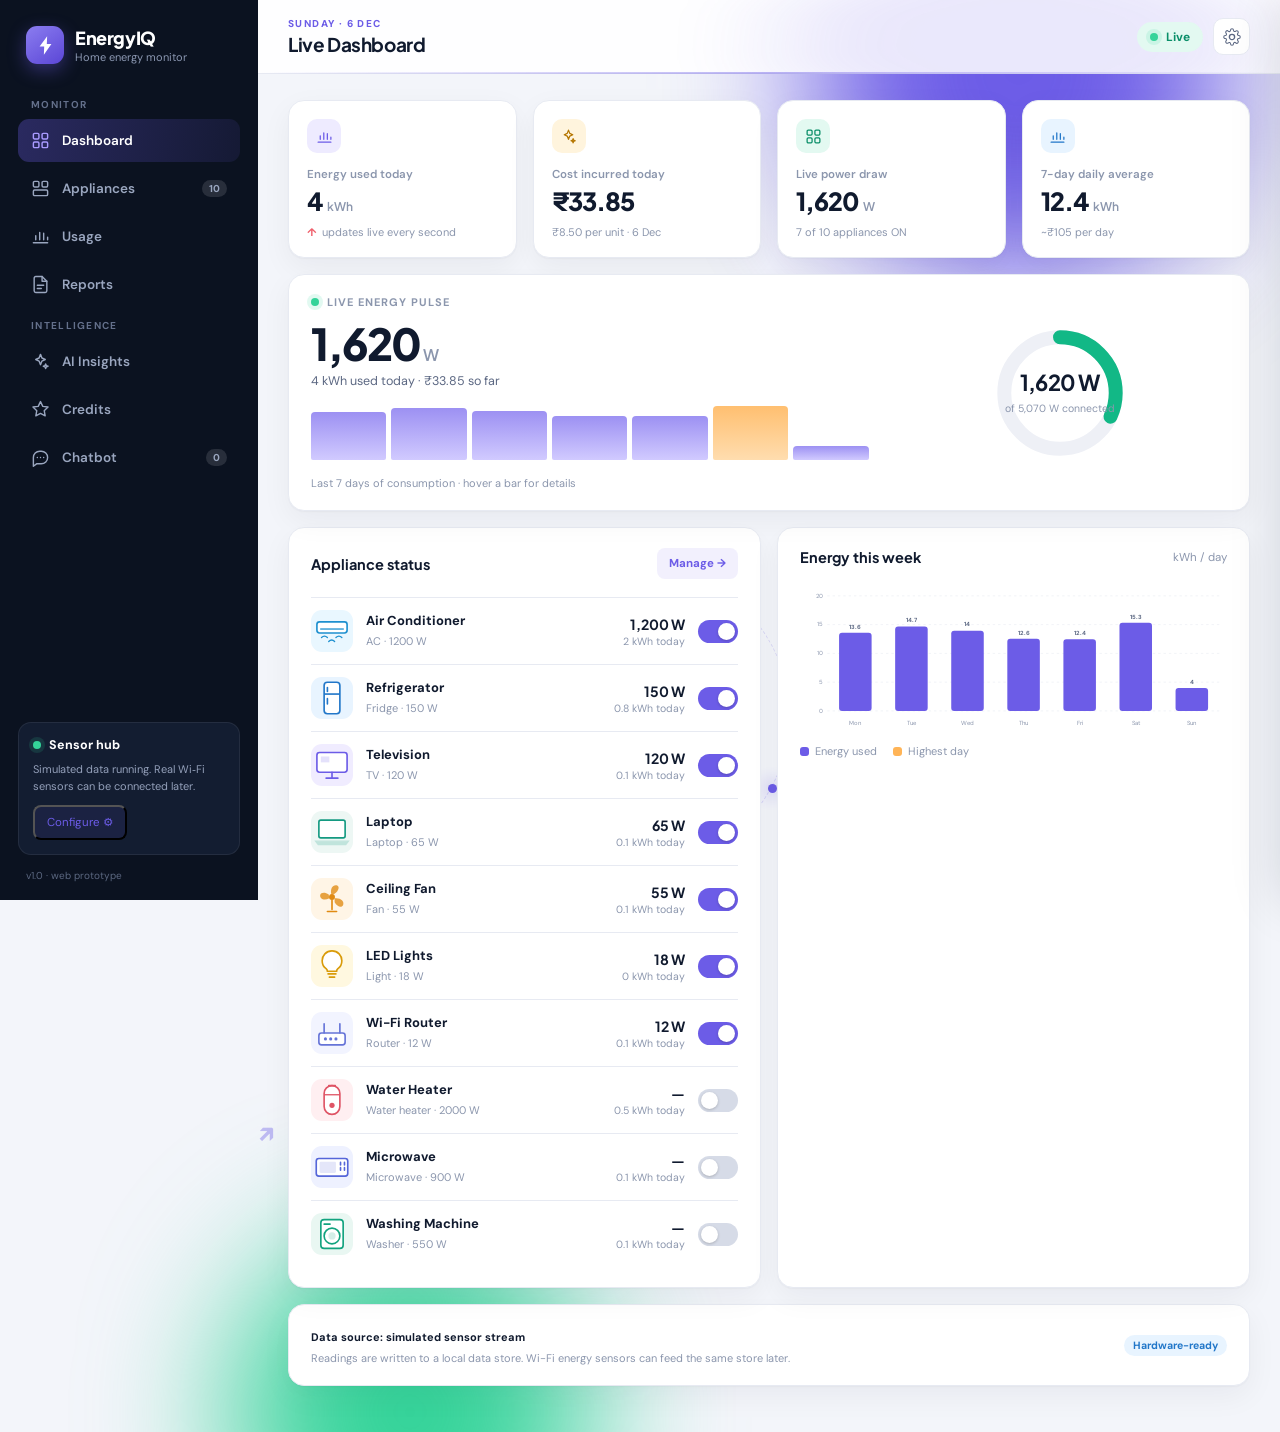
==== commit 73593f93: "Add intro animation and per-tab animated ambient scenes" ====
--- a/index.html
+++ b/index.html
@@ -39,6 +39,50 @@
     </aside>
 
     <div class="main-wrap">
+      <!-- Animated themed backdrop — each tab has its own scene -->
+      <div class="ambient" aria-hidden="true">
+        <div class="scene scene-dashboard">
+          <div class="glow g1"></div><div class="glow g2"></div>
+          <div class="bars"><i></i><i></i><i></i><i></i><i></i><i></i><i></i><i></i><i></i><i></i><i></i><i></i></div>
+          <div class="orbit"><i></i><i></i><i></i></div>
+          <span class="float f1">⚡</span><span class="float f2">W</span><span class="float f3">↗</span>
+        </div>
+        <div class="scene scene-appliances">
+          <div class="glow g1"></div><div class="halo"></div><div class="circuit"></div>
+          <span class="float f1">❄️</span><span class="float f2">💡</span><span class="float f3">📺</span><span class="float f4">🌀</span><span class="float f5">🔌</span>
+        </div>
+        <div class="scene scene-usage">
+          <div class="glow g1"></div><div class="grid-lines"></div>
+          <div class="bars"><i></i><i></i><i></i><i></i><i></i><i></i><i></i><i></i><i></i><i></i></div>
+          <span class="float f1">kWh</span><span class="float f2">₹</span>
+        </div>
+        <div class="scene scene-reports">
+          <div class="glow g1"></div><div class="scan"></div>
+          <div class="sheet"><i></i><i></i><i></i><i></i><i></i></div>
+          <div class="sheet sheet-2"><i></i><i></i><i></i><i></i></div>
+          <span class="float f1">📄</span><span class="float f2">🗓️</span>
+        </div>
+        <div class="scene scene-insights">
+          <div class="glow g1"></div>
+          <div class="orbit big"><i></i><i></i><i></i><i></i></div>
+          <div class="orbit small"><i></i><i></i><i></i></div>
+          <span class="float f1">✦</span><span class="float f2">✧</span><span class="float f3">✦</span>
+        </div>
+        <div class="scene scene-credits">
+          <div class="glow g1"></div><div class="glow g2"></div>
+          <svg class="vine" viewBox="0 0 220 320" preserveAspectRatio="none"><path d="M20 320 C70 250 10 190 75 125 C120 80 95 35 150 0"/></svg>
+          <span class="leaf l1">🌿</span><span class="leaf l2">🍃</span><span class="leaf l3">🌿</span><span class="leaf l4">🍃</span><span class="leaf l5">🌿</span>
+          <span class="float f1">✨</span><span class="float f2">✦</span><span class="float f3">✨</span>
+        </div>
+        <div class="scene scene-chat">
+          <div class="glow g1"></div>
+          <div class="bubble b1"><i></i><i></i></div>
+          <div class="bubble b2"><i></i><i></i><i></i></div>
+          <div class="bubble b3"><i></i></div>
+          <span class="float f1">⚡</span><span class="float f2">…</span>
+        </div>
+      </div>
+
       <header class="topbar">
         <button class="icon-btn menu-btn" data-action="toggle-sidebar" aria-label="Toggle menu">
           <svg viewBox="0 0 24 24"><path d="M4 7h16M4 12h16M4 17h16" stroke="currentColor" stroke-width="2" stroke-linecap="round" fill="none"/></svg>
@@ -59,6 +103,18 @@
     </div>
   </div>
 
+  <!-- Opening animation -->
+  <div class="intro" id="intro" aria-hidden="true">
+    <div class="intro-card">
+      <div class="intro-mark">
+        <svg viewBox="0 0 32 32" aria-hidden="true"><path d="M18.5 2 7 17.5h7L13.5 30 25 13.8h-7z" fill="currentColor"/></svg>
+      </div>
+      <div class="intro-name">EnergyIQ</div>
+      <div class="intro-sub">Every watt, under control</div>
+      <div class="intro-track"><i></i></div>
+    </div>
+  </div>
+
   <div class="drawer-backdrop" id="drawer-backdrop" data-action="close-settings"></div>
   <aside class="settings-drawer" id="settings-drawer" aria-label="Settings"></aside>
   <div class="toast-wrap" id="toast-wrap" aria-live="polite"></div>
--- a/styles.css
+++ b/styles.css
@@ -27,6 +27,7 @@
   --shadow: 0 1px 2px rgba(16, 26, 46, .04), 0 10px 30px rgba(16, 26, 46, .05);
   --font: 'DM Sans', system-ui, -apple-system, sans-serif;
   --display: 'Plus Jakarta Sans', 'DM Sans', system-ui, sans-serif;
+  --tab: #6c5ce7;
 }
 
 * { box-sizing: border-box; }
@@ -109,15 +110,20 @@
 }
 @keyframes pulse { 50% { box-shadow: 0 0 0 7px rgba(52,211,153,0); } }
 
-.main-wrap { flex: 1; min-width: 0; }
+.main-wrap { flex: 1; min-width: 0; position: relative; z-index: 1; }
 .topbar {
   height: 74px; background: rgba(255,255,255,.86); backdrop-filter: blur(12px);
   border-bottom: 1px solid var(--line);
   display: flex; align-items: center; gap: 14px;
   padding: 0 30px; position: sticky; top: 0; z-index: 30;
 }
+.topbar::after {
+  content: ''; position: absolute; left: 0; right: 0; bottom: -1px; height: 2px;
+  background: linear-gradient(90deg, transparent, var(--tab), transparent);
+  opacity: .45; transition: background .5s;
+}
 .topbar-title { margin-right: auto; }
-.eyebrow { font-size: 10px; font-weight: 800; letter-spacing: 1.4px; color: var(--accent); }
+.eyebrow { font-size: 10px; font-weight: 800; letter-spacing: 1.4px; color: var(--tab); transition: color .4s; }
 .topbar h1 { margin: 2px 0 0; font-family: var(--display); font-size: 19px; letter-spacing: -.4px; }
 .topbar-actions { display: flex; align-items: center; gap: 10px; }
 .live-pill {
@@ -132,7 +138,7 @@
 .icon-btn:hover { border-color: #cfd4e4; color: var(--ink); }
 .menu-btn { display: none; }
 
-.view { padding: 26px 30px 46px; max-width: 1500px; margin: 0 auto; }
+.view { padding: 26px 30px 46px; max-width: 1500px; margin: 0 auto; position: relative; z-index: 1; }
 
 /* ---------- generic ---------- */
 .card { background: var(--surface); border: 1px solid var(--line); border-radius: var(--radius); box-shadow: var(--shadow); }
@@ -428,11 +434,148 @@
   @page { margin: 14mm; }
   body { background: #fff; }
   .sidebar, .topbar, .settings-drawer, .drawer-backdrop, .toast-wrap,
-  .modal-wrap, .no-print, .menu-btn { display: none !important; }
+  .modal-wrap, .no-print, .menu-btn, .ambient, .intro { display: none !important; }
   .app-shell, .main-wrap { display: block; }
   .view { padding: 0; max-width: none; }
   .card { box-shadow: none; border-color: #dfe3ec; break-inside: avoid; }
   .table-wrap { overflow: visible; }
+}
+
+/* ---------- intro + animated per-tab ambience ---------- */
+body[data-tab="dashboard"]  { --tab: #6c5ce7; }
+body[data-tab="appliances"] { --tab: #3b9dfa; }
+body[data-tab="usage"]      { --tab: #8b5cf6; }
+body[data-tab="reports"]    { --tab: #0ea5e9; }
+body[data-tab="insights"]   { --tab: #f59e0b; }
+body[data-tab="credits"]    { --tab: #12b886; }
+body[data-tab="chat"]       { --tab: #ef5f6b; }
+
+.app-shell { animation: shellIn .75s .4s both; }
+@keyframes shellIn { from { opacity: 0; filter: blur(9px); } to { opacity: 1; filter: none; } }
+
+.intro {
+  position: fixed; inset: 0; z-index: 100; display: grid; place-items: center; pointer-events: none;
+  background: radial-gradient(circle at 50% 42%, #25325d 0%, #0b1220 55%, #070b14 100%);
+  animation: introOut 1.65s cubic-bezier(.65,.05,.2,1) .25s forwards;
+}
+.intro::before {
+  content: ''; position: absolute; inset: 0;
+  background-image: linear-gradient(rgba(255,255,255,.035) 1px, transparent 1px),
+                    linear-gradient(90deg, rgba(255,255,255,.035) 1px, transparent 1px);
+  background-size: 44px 44px; animation: gridDrift 9s linear infinite;
+}
+.intro-card { position: relative; text-align: center; color: #fff; animation: cardIn .7s .1s both; }
+.intro-mark {
+  width: 74px; height: 74px; margin: 0 auto 18px; border-radius: 22px;
+  display: grid; place-items: center; color: #fff;
+  background: linear-gradient(145deg, #8b7df0, #5b46d6);
+  box-shadow: 0 0 0 10px rgba(108,92,231,.12), 0 18px 45px rgba(108,92,231,.45);
+  animation: markIn .9s .1s both, floaty 3s 1.1s ease-in-out infinite;
+}
+.intro-mark svg { width: 38px; height: 38px; }
+.intro-name { font-family: var(--display); font-size: 31px; font-weight: 800; letter-spacing: -1.2px; }
+.intro-sub { margin-top: 6px; color: #a8b4d0; font-size: 11px; letter-spacing: 2.2px; text-transform: uppercase; }
+.intro-track { width: 180px; height: 3px; margin: 22px auto 0; border-radius: 5px; background: rgba(255,255,255,.15); overflow: hidden; }
+.intro-track i { display: block; height: 100%; background: linear-gradient(90deg, #8b7df0, #34d399); animation: load 1.25s .25s ease-in-out forwards; }
+@keyframes introOut { 0%, 58% { opacity: 1; visibility: visible; } 100% { opacity: 0; visibility: hidden; transform: scale(1.06); } }
+@keyframes cardIn { from { opacity: 0; transform: translateY(18px) scale(.92); } to { opacity: 1; transform: none; } }
+@keyframes markIn { from { opacity: 0; transform: rotate(-40deg) scale(.5); } to { opacity: 1; transform: none; } }
+@keyframes load { from { width: 0; } to { width: 100%; } }
+@keyframes gridDrift { to { background-position: 44px 44px; } }
+
+.ambient { position: fixed; inset: 0; z-index: 0; pointer-events: none; overflow: hidden; }
+.scene { position: absolute; inset: 0; opacity: 0; transition: opacity .7s ease; }
+body[data-tab="dashboard"]  .scene-dashboard,
+body[data-tab="appliances"] .scene-appliances,
+body[data-tab="usage"]      .scene-usage,
+body[data-tab="reports"]    .scene-reports,
+body[data-tab="insights"]   .scene-insights,
+body[data-tab="credits"]    .scene-credits,
+body[data-tab="chat"]       .scene-chat { opacity: 1; }
+
+.glow { position: absolute; border-radius: 50%; filter: blur(70px); animation: breathe 9s ease-in-out infinite; }
+.glow.g1 { width: 420px; height: 420px; top: -140px; right: 4%; background: var(--tab); }
+.glow.g2 { width: 360px; height: 360px; bottom: -160px; left: 18%; background: #34d399; animation-delay: -4s; }
+@keyframes breathe { 0%, 100% { transform: scale(1); opacity: .2; } 50% { transform: scale(1.22); opacity: .38; } }
+
+.bars { position: absolute; bottom: -24px; right: 5%; display: flex; align-items: flex-end; gap: 9px; height: 190px; opacity: .2; transform: rotate(-6deg); }
+.bars i { width: 16px; border-radius: 8px 8px 0 0; background: linear-gradient(180deg, var(--tab), transparent); transform-origin: bottom; animation: barGrow 2.6s ease-in-out infinite; }
+.bars i:nth-child(2n) { animation-delay: -.45s; }
+.bars i:nth-child(3n) { animation-delay: -.9s; }
+.bars i:nth-child(4n) { animation-delay: -1.35s; }
+.bars i:nth-child(5n) { animation-delay: -1.8s; }
+@keyframes barGrow { 0%, 100% { height: 22%; opacity: .45; } 50% { height: 88%; opacity: 1; } }
+
+.orbit { position: absolute; width: 300px; height: 300px; top: 50%; left: 50%; margin: -150px 0 0 -150px; border: 1px dashed rgba(108,92,231,.2); border-radius: 50%; animation: spin 26s linear infinite; }
+.orbit i { position: absolute; width: 9px; height: 9px; border-radius: 50%; background: var(--tab); box-shadow: 0 0 18px var(--tab); }
+.orbit i:nth-child(1) { top: -5px; left: 50%; }
+.orbit i:nth-child(2) { bottom: 24%; left: 4%; }
+.orbit i:nth-child(3) { bottom: 24%; right: 4%; }
+.orbit.big { width: 380px; height: 380px; margin: -190px 0 0 -190px; animation-duration: 34s; }
+.orbit.small { width: 210px; height: 210px; margin: -105px 0 0 -105px; border-style: solid; border-color: rgba(245,158,11,.2); animation-direction: reverse; animation-duration: 18s; }
+@keyframes spin { to { transform: rotate(360deg); } }
+@keyframes floaty { 0%, 100% { transform: translateY(0); } 50% { transform: translateY(-11px); } }
+
+.float { position: absolute; font-family: var(--display); font-size: 26px; font-weight: 800; color: var(--tab); opacity: .38; animation: floaty 6s ease-in-out infinite; }
+.float.f1 { top: 18%; left: 9%; animation-delay: -1s; }
+.float.f2 { top: 32%; right: 12%; animation-delay: -3s; font-size: 21px; }
+.float.f3 { bottom: 20%; left: 20%; animation-delay: -5s; }
+.float.f4 { bottom: 14%; right: 27%; animation-delay: -2s; }
+.float.f5 { top: 12%; right: 30%; animation-delay: -4s; }
+
+.circuit { position: absolute; inset: 0; background-image: linear-gradient(90deg, rgba(59,157,250,.09) 1px, transparent 1px), linear-gradient(rgba(59,157,250,.09) 1px, transparent 1px); background-size: 60px 60px; -webkit-mask-image: radial-gradient(circle at 68% 42%, #000, transparent 66%); mask-image: radial-gradient(circle at 68% 42%, #000, transparent 66%); animation: gridDrift 15s linear infinite; }
+.halo { position: absolute; width: 340px; height: 340px; top: 24%; right: 11%; border-radius: 50%; border: 2px solid rgba(59,157,250,.14); box-shadow: 0 0 0 30px rgba(59,157,250,.04), 0 0 0 70px rgba(59,157,250,.025); animation: breathe 7s ease-in-out infinite; }
+.grid-lines { position: absolute; inset: 0; background-image: linear-gradient(90deg, rgba(139,92,246,.075) 1px, transparent 1px), linear-gradient(rgba(139,92,246,.075) 1px, transparent 1px); background-size: 58px 58px; transform: perspective(500px) rotateX(28deg) scale(1.3); transform-origin: bottom; animation: gridDrift 12s linear infinite; }
+
+.sheet { position: absolute; width: 220px; height: 280px; top: 22%; right: 12%; padding: 32px 24px; background: rgba(255,255,255,.7); border: 1px solid rgba(14,165,233,.18); border-radius: 14px; box-shadow: 0 20px 60px rgba(14,165,233,.12); animation: bubbleFloat 7s ease-in-out infinite; }
+.sheet i { display: block; height: 8px; border-radius: 5px; background: rgba(14,165,233,.2); margin-bottom: 14px; }
+.sheet i:nth-child(2) { width: 76%; }
+.sheet i:nth-child(3) { width: 90%; }
+.sheet i:nth-child(4) { width: 60%; }
+.sheet-2 { right: 21%; top: 30%; opacity: .55; animation-delay: -3s; z-index: -1; }
+.scan { position: absolute; width: 340px; height: 2px; top: 20%; right: 6%; background: linear-gradient(90deg, transparent, #0ea5e9, transparent); box-shadow: 0 0 22px #0ea5e9; animation: scan 5s ease-in-out infinite; }
+@keyframes scan { 0%, 100% { transform: translateY(0); opacity: 0; } 20%, 80% { opacity: .5; } 50% { transform: translateY(280px); opacity: .25; } }
+
+.vine { position: absolute; right: 5%; top: 4%; width: 300px; height: 420px; opacity: .5; }
+.vine path { fill: none; stroke: #12b886; stroke-width: 5; stroke-linecap: round; stroke-dasharray: 520; stroke-dashoffset: 520; animation: drawVine 9s ease-in-out infinite alternate; }
+@keyframes drawVine { to { stroke-dashoffset: 0; } }
+.leaf { position: absolute; font-size: 32px; opacity: 0; animation: leafRise 9s ease-in-out infinite; }
+.leaf.l1 { right: 17%; top: 62%; animation-delay: -1s; }
+.leaf.l2 { right: 9%;  top: 45%; animation-delay: -3s; }
+.leaf.l3 { right: 22%; top: 30%; animation-delay: -5s; }
+.leaf.l4 { right: 12%; top: 18%; animation-delay: -7s; }
+.leaf.l5 { right: 25%; top: 72%; animation-delay: -2s; }
+@keyframes leafRise { 0% { transform: translateY(30px) rotate(-12deg); opacity: 0; } 25%, 75% { opacity: .48; } 100% { transform: translateY(-85px) rotate(18deg); opacity: 0; } }
+
+.bubble { position: absolute; width: 130px; height: 56px; padding: 16px; border-radius: 18px; background: rgba(255,255,255,.72); border: 1px solid rgba(239,95,107,.16); box-shadow: 0 12px 30px rgba(239,95,107,.08); animation: bubbleFloat 7s ease-in-out infinite; }
+.bubble i { display: block; height: 7px; border-radius: 5px; background: rgba(239,95,107,.22); margin-bottom: 8px; }
+.bubble i:nth-child(2) { width: 65%; }
+.bubble.b1 { top: 20%; left: 9%; --rot: -5deg; }
+.bubble.b2 { bottom: 22%; right: 9%; --rot: 4deg; animation-delay: -2s; }
+.bubble.b3 { top: 40%; right: 23%; width: 90px; height: 42px; --rot: -3deg; animation-delay: -4s; }
+@keyframes bubbleFloat { 0%, 100% { transform: translateY(0) rotate(var(--rot, 0deg)); } 50% { transform: translateY(-13px) rotate(var(--rot, 0deg)); } }
+
+.live-hero, .credit-hero { position: relative; overflow: hidden; }
+.live-hero::after, .credit-hero::after { content: ''; position: absolute; inset: -50% -20%; background: linear-gradient(110deg, transparent 42%, rgba(255,255,255,.22) 50%, transparent 58%); transform: translateX(-90%); animation: sheen 7s ease-in-out infinite; pointer-events: none; }
+.credit-hero::after { background: linear-gradient(110deg, transparent 42%, rgba(255,255,255,.16) 50%, transparent 58%); }
+@keyframes sheen { 0%, 55% { transform: translateX(-90%); } 85%, 100% { transform: translateX(90%); } }
+.hero-number { animation: heroGlow 3.5s ease-in-out infinite; }
+@keyframes heroGlow { 50% { text-shadow: 0 0 24px rgba(108,92,231,.38); } }
+
+.view.fresh > * { animation: viewRise .5s cubic-bezier(.2,.75,.25,1) both; }
+.view.fresh > *:nth-child(2) { animation-delay: .055s; }
+.view.fresh > *:nth-child(3) { animation-delay: .11s; }
+.view.fresh > *:nth-child(4) { animation-delay: .165s; }
+.view.fresh > *:nth-child(5) { animation-delay: .22s; }
+.view.fresh > *:nth-child(6) { animation-delay: .275s; }
+.view.fresh > *:nth-child(7) { animation-delay: .33s; }
+.view.fresh > *:nth-child(n+8) { animation-delay: .38s; }
+@keyframes viewRise { from { opacity: 0; transform: translateY(14px) scale(.99); filter: blur(3px); } to { opacity: 1; transform: none; filter: none; } }
+
+@media (prefers-reduced-motion: reduce) {
+  .intro { display: none; }
+  .app-shell, .ambient, .scene *, .live-hero::after, .credit-hero::after, .hero-number, .view.fresh > * { animation: none !important; }
+  .scene { transition: none; }
 }
 
 /* ---------- responsive ---------- */
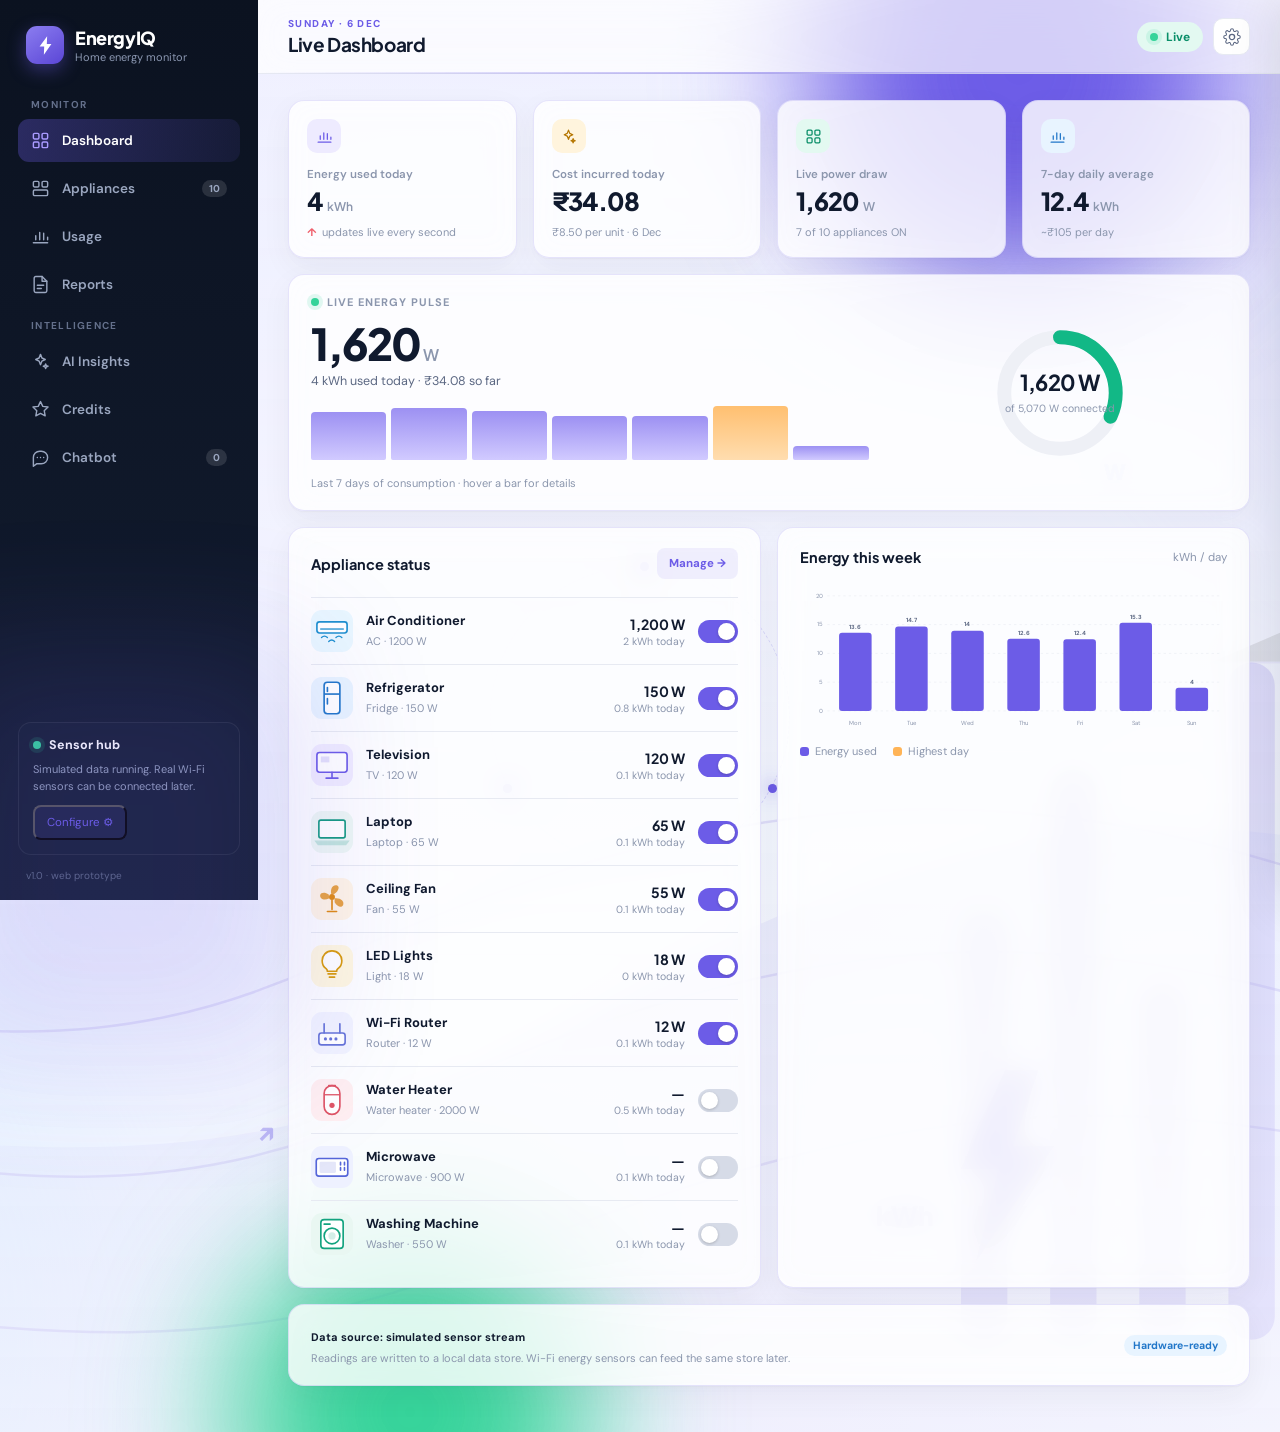
==== commit f59fe628: "Extend intro to 5s and add illustrated full-page theme backgrounds" ====
--- a/index.html
+++ b/index.html
@@ -39,47 +39,55 @@
     </aside>
 
     <div class="main-wrap">
-      <!-- Animated themed backdrop — each tab has its own scene -->
+      <!-- Full themed backdrop — image + animated scene per tab -->
       <div class="ambient" aria-hidden="true">
         <div class="scene scene-dashboard">
+          <div class="scene-bg"></div><div class="scene-overlay"></div>
           <div class="glow g1"></div><div class="glow g2"></div>
           <div class="bars"><i></i><i></i><i></i><i></i><i></i><i></i><i></i><i></i><i></i><i></i><i></i><i></i></div>
           <div class="orbit"><i></i><i></i><i></i></div>
-          <span class="float f1">⚡</span><span class="float f2">W</span><span class="float f3">↗</span>
+          <div class="lightning"></div>
+          <span class="float f1">⚡</span><span class="float f2">W</span><span class="float f3">↗</span><span class="float f4">kWh</span>
         </div>
         <div class="scene scene-appliances">
+          <div class="scene-bg"></div><div class="scene-overlay"></div>
           <div class="glow g1"></div><div class="halo"></div><div class="circuit"></div>
-          <span class="float f1">❄️</span><span class="float f2">💡</span><span class="float f3">📺</span><span class="float f4">🌀</span><span class="float f5">🔌</span>
+          <span class="float f1">❄️</span><span class="float f2">💡</span><span class="float f3">📺</span><span class="float f4">🌀</span><span class="float f5">🔌</span><span class="float f6">⚙️</span>
         </div>
         <div class="scene scene-usage">
+          <div class="scene-bg"></div><div class="scene-overlay"></div>
           <div class="glow g1"></div><div class="grid-lines"></div>
           <div class="bars"><i></i><i></i><i></i><i></i><i></i><i></i><i></i><i></i><i></i><i></i></div>
-          <span class="float f1">kWh</span><span class="float f2">₹</span>
+          <span class="float f1">kWh</span><span class="float f2">₹</span><span class="float f3">📈</span>
         </div>
         <div class="scene scene-reports">
+          <div class="scene-bg"></div><div class="scene-overlay"></div>
           <div class="glow g1"></div><div class="scan"></div>
           <div class="sheet"><i></i><i></i><i></i><i></i><i></i></div>
           <div class="sheet sheet-2"><i></i><i></i><i></i><i></i></div>
-          <span class="float f1">📄</span><span class="float f2">🗓️</span>
+          <span class="float f1">📄</span><span class="float f2">🗓️</span><span class="float f3">⬇</span>
         </div>
         <div class="scene scene-insights">
+          <div class="scene-bg"></div><div class="scene-overlay"></div>
           <div class="glow g1"></div>
           <div class="orbit big"><i></i><i></i><i></i><i></i></div>
           <div class="orbit small"><i></i><i></i><i></i></div>
-          <span class="float f1">✦</span><span class="float f2">✧</span><span class="float f3">✦</span>
+          <span class="float f1">✦</span><span class="float f2">✧</span><span class="float f3">✦</span><span class="float f4">🤖</span>
         </div>
         <div class="scene scene-credits">
+          <div class="scene-bg"></div><div class="scene-overlay"></div>
           <div class="glow g1"></div><div class="glow g2"></div>
           <svg class="vine" viewBox="0 0 220 320" preserveAspectRatio="none"><path d="M20 320 C70 250 10 190 75 125 C120 80 95 35 150 0"/></svg>
           <span class="leaf l1">🌿</span><span class="leaf l2">🍃</span><span class="leaf l3">🌿</span><span class="leaf l4">🍃</span><span class="leaf l5">🌿</span>
-          <span class="float f1">✨</span><span class="float f2">✦</span><span class="float f3">✨</span>
+          <span class="float f1">✨</span><span class="float f2">✦</span><span class="float f3">💰</span>
         </div>
         <div class="scene scene-chat">
+          <div class="scene-bg"></div><div class="scene-overlay"></div>
           <div class="glow g1"></div>
           <div class="bubble b1"><i></i><i></i></div>
           <div class="bubble b2"><i></i><i></i><i></i></div>
           <div class="bubble b3"><i></i></div>
-          <span class="float f1">⚡</span><span class="float f2">…</span>
+          <span class="float f1">⚡</span><span class="float f2">💬</span><span class="float f3">…</span>
         </div>
       </div>
 
@@ -103,14 +111,23 @@
     </div>
   </div>
 
-  <!-- Opening animation -->
+  <!-- Opening animation (5 seconds) -->
   <div class="intro" id="intro" aria-hidden="true">
+    <div class="intro-bg"></div>
+    <div class="intro-ring r1"></div><div class="intro-ring r2"></div><div class="intro-ring r3"></div>
     <div class="intro-card">
       <div class="intro-mark">
         <svg viewBox="0 0 32 32" aria-hidden="true"><path d="M18.5 2 7 17.5h7L13.5 30 25 13.8h-7z" fill="currentColor"/></svg>
+        <span class="intro-pulse"></span>
       </div>
       <div class="intro-name">EnergyIQ</div>
       <div class="intro-sub">Every watt, under control</div>
+      <div class="intro-steps">
+        <span>Waking up sensors<span class="dots"></span></span>
+        <span>Mapping your appliances<span class="dots"></span></span>
+        <span>Building today's insights<span class="dots"></span></span>
+        <span>All systems ready<span class="dots"></span></span>
+      </div>
       <div class="intro-track"><i></i></div>
     </div>
   </div>
--- a/styles.css
+++ b/styles.css
@@ -28,6 +28,9 @@
   --font: 'DM Sans', system-ui, -apple-system, sans-serif;
   --display: 'Plus Jakarta Sans', 'DM Sans', system-ui, sans-serif;
   --tab: #6c5ce7;
+  --page: #f2efff;
+  --card-tint: rgba(255,255,255,.8);
+  --line-tint: rgba(108,92,231,.14);
 }
 
 * { box-sizing: border-box; }
@@ -35,7 +38,8 @@
 body {
   font-family: var(--font);
   color: var(--ink);
-  background: var(--bg);
+  background: var(--page);
+  transition: background-color .8s ease;
   -webkit-font-smoothing: antialiased;
 }
 button, input, select, textarea { font: inherit; }
@@ -49,7 +53,7 @@
 .sidebar {
   width: 258px;
   flex: 0 0 258px;
-  background: var(--navy);
+  background: linear-gradient(180deg, var(--navy) 0%, var(--navy-2) 100%);
   color: #fff;
   padding: 26px 18px 18px;
   display: flex;
@@ -60,7 +64,8 @@
   height: 100vh;
   z-index: 40;
 }
-.brand { display: flex; align-items: center; gap: 11px; padding: 0 8px; }
+.sidebar::after { content: ''; position: absolute; left: -30%; bottom: -18%; width: 150%; height: 46%; background: var(--tab); filter: blur(70px); opacity: .16; pointer-events: none; transition: background .7s; }
+.brand { display: flex; align-items: center; gap: 11px; padding: 0 8px; position: relative; z-index: 1; }
 .brand-mark {
   width: 38px; height: 38px; border-radius: 11px;
   background: linear-gradient(145deg, #8b7df0, #5b46d6);
@@ -112,7 +117,7 @@
 
 .main-wrap { flex: 1; min-width: 0; position: relative; z-index: 1; }
 .topbar {
-  height: 74px; background: rgba(255,255,255,.86); backdrop-filter: blur(12px);
+  height: 74px; background: rgba(255,255,255,.7); backdrop-filter: blur(16px);
   border-bottom: 1px solid var(--line);
   display: flex; align-items: center; gap: 14px;
   padding: 0 30px; position: sticky; top: 0; z-index: 30;
@@ -141,7 +146,7 @@
 .view { padding: 26px 30px 46px; max-width: 1500px; margin: 0 auto; position: relative; z-index: 1; }
 
 /* ---------- generic ---------- */
-.card { background: var(--surface); border: 1px solid var(--line); border-radius: var(--radius); box-shadow: var(--shadow); }
+.card { background: var(--card-tint); border: 1px solid var(--line-tint); border-radius: var(--radius); box-shadow: var(--shadow); backdrop-filter: blur(14px); transition: background .7s, border-color .7s; }
 .section-head { display: flex; align-items: flex-end; justify-content: space-between; gap: 16px; margin-bottom: 15px; }
 .section-head h2 { font-family: var(--display); font-size: 16px; margin: 0; letter-spacing: -.3px; }
 .section-head p { color: var(--ink-3); font-size: 12px; margin: 4px 0 0; }
@@ -441,45 +446,70 @@
   .table-wrap { overflow: visible; }
 }
 
-/* ---------- intro + animated per-tab ambience ---------- */
-body[data-tab="dashboard"]  { --tab: #6c5ce7; }
-body[data-tab="appliances"] { --tab: #3b9dfa; }
-body[data-tab="usage"]      { --tab: #8b5cf6; }
-body[data-tab="reports"]    { --tab: #0ea5e9; }
-body[data-tab="insights"]   { --tab: #f59e0b; }
-body[data-tab="credits"]    { --tab: #12b886; }
-body[data-tab="chat"]       { --tab: #ef5f6b; }
-
-.app-shell { animation: shellIn .75s .4s both; }
-@keyframes shellIn { from { opacity: 0; filter: blur(9px); } to { opacity: 1; filter: none; } }
+/* ---------- intro (5 s) + full per-tab theming ---------- */
+body[data-tab="dashboard"]  { --tab: #6c5ce7; --page: #f2efff; --card-tint: rgba(255,255,255,.82); --line-tint: rgba(108,92,231,.16); }
+body[data-tab="appliances"] { --tab: #3b9dfa; --page: #eaf5ff; --card-tint: rgba(255,255,255,.82); --line-tint: rgba(59,157,250,.16); }
+body[data-tab="usage"]      { --tab: #8b5cf6; --page: #f3edff; --card-tint: rgba(255,255,255,.82); --line-tint: rgba(139,92,246,.16); }
+body[data-tab="reports"]    { --tab: #0ea5e9; --page: #e9f8ff; --card-tint: rgba(255,255,255,.82); --line-tint: rgba(14,165,233,.16); }
+body[data-tab="insights"]   { --tab: #f59e0b; --page: #fff6e8; --card-tint: rgba(255,255,255,.84); --line-tint: rgba(245,158,11,.17); }
+body[data-tab="credits"]    { --tab: #12b886; --page: #e8fbf2; --card-tint: rgba(255,255,255,.82); --line-tint: rgba(18,184,134,.16); }
+body[data-tab="chat"]       { --tab: #ef5f6b; --page: #fff0f2; --card-tint: rgba(255,255,255,.82); --line-tint: rgba(239,95,107,.16); }
+
+.app-shell { animation: shellIn .9s 4.6s both; }
+@keyframes shellIn { from { opacity: 0; filter: blur(12px); transform: scale(1.02); } to { opacity: 1; filter: none; transform: none; } }
 
 .intro {
   position: fixed; inset: 0; z-index: 100; display: grid; place-items: center; pointer-events: none;
-  background: radial-gradient(circle at 50% 42%, #25325d 0%, #0b1220 55%, #070b14 100%);
-  animation: introOut 1.65s cubic-bezier(.65,.05,.2,1) .25s forwards;
+  background: radial-gradient(circle at 50% 42%, #26335f 0%, #0b1220 58%, #060913 100%);
+  animation: introOut 5.4s cubic-bezier(.65,.05,.2,1) forwards;
+}
+.intro-bg {
+  position: absolute; inset: -20%;
+  background: radial-gradient(circle at 20% 70%, rgba(108,92,231,.45), transparent 38%),
+              radial-gradient(circle at 80% 25%, rgba(52,211,153,.32), transparent 40%),
+              radial-gradient(circle at 60% 90%, rgba(59,157,250,.28), transparent 42%);
+  animation: introBg 5.4s ease-in-out forwards;
 }
 .intro::before {
   content: ''; position: absolute; inset: 0;
-  background-image: linear-gradient(rgba(255,255,255,.035) 1px, transparent 1px),
-                    linear-gradient(90deg, rgba(255,255,255,.035) 1px, transparent 1px);
+  background-image: linear-gradient(rgba(255,255,255,.04) 1px, transparent 1px),
+                    linear-gradient(90deg, rgba(255,255,255,.04) 1px, transparent 1px);
   background-size: 44px 44px; animation: gridDrift 9s linear infinite;
 }
-.intro-card { position: relative; text-align: center; color: #fff; animation: cardIn .7s .1s both; }
+.intro-ring { position: absolute; width: 220px; height: 220px; border: 1px solid rgba(169,155,255,.35); border-radius: 50%; animation: ringOut 2.2s ease-out infinite; }
+.intro-ring.r2 { animation-delay: .7s; }
+.intro-ring.r3 { animation-delay: 1.4s; }
+.intro-card { position: relative; text-align: center; color: #fff; animation: cardIn .9s .25s both; }
 .intro-mark {
-  width: 74px; height: 74px; margin: 0 auto 18px; border-radius: 22px;
+  position: relative; width: 82px; height: 82px; margin: 0 auto 20px; border-radius: 24px;
   display: grid; place-items: center; color: #fff;
-  background: linear-gradient(145deg, #8b7df0, #5b46d6);
-  box-shadow: 0 0 0 10px rgba(108,92,231,.12), 0 18px 45px rgba(108,92,231,.45);
-  animation: markIn .9s .1s both, floaty 3s 1.1s ease-in-out infinite;
-}
-.intro-mark svg { width: 38px; height: 38px; }
-.intro-name { font-family: var(--display); font-size: 31px; font-weight: 800; letter-spacing: -1.2px; }
+  background: linear-gradient(145deg, #9b8dff, #5b46d6);
+  box-shadow: 0 0 0 12px rgba(108,92,231,.12), 0 20px 55px rgba(108,92,231,.5);
+  animation: markIn 1.1s .25s both, floaty 2.8s 1.4s ease-in-out infinite;
+}
+.intro-mark svg { width: 42px; height: 42px; position: relative; z-index: 1; }
+.intro-pulse { position: absolute; inset: -12px; border-radius: 30px; border: 2px solid rgba(169,155,255,.7); animation: ringOut 2s ease-out infinite; }
+.intro-name { font-family: var(--display); font-size: 34px; font-weight: 800; letter-spacing: -1.4px; }
 .intro-sub { margin-top: 6px; color: #a8b4d0; font-size: 11px; letter-spacing: 2.2px; text-transform: uppercase; }
-.intro-track { width: 180px; height: 3px; margin: 22px auto 0; border-radius: 5px; background: rgba(255,255,255,.15); overflow: hidden; }
-.intro-track i { display: block; height: 100%; background: linear-gradient(90deg, #8b7df0, #34d399); animation: load 1.25s .25s ease-in-out forwards; }
-@keyframes introOut { 0%, 58% { opacity: 1; visibility: visible; } 100% { opacity: 0; visibility: hidden; transform: scale(1.06); } }
-@keyframes cardIn { from { opacity: 0; transform: translateY(18px) scale(.92); } to { opacity: 1; transform: none; } }
-@keyframes markIn { from { opacity: 0; transform: rotate(-40deg) scale(.5); } to { opacity: 1; transform: none; } }
+.intro-steps { height: 20px; margin-top: 26px; position: relative; }
+.intro-steps span {
+  position: absolute; inset: 0; font-size: 12px; color: #cfd7ee; opacity: 0;
+  animation: stepIn 1.15s ease-in-out forwards;
+}
+.intro-steps span:nth-child(1) { animation-delay: .6s; }
+.intro-steps span:nth-child(2) { animation-delay: 1.7s; }
+.intro-steps span:nth-child(3) { animation-delay: 2.8s; }
+.intro-steps span:nth-child(4) { animation-delay: 3.9s; color: #6ee7b7; }
+.dots::after { content: ''; animation: dots 1.1s steps(4, end) infinite; }
+.intro-track { width: 210px; height: 4px; margin: 20px auto 0; border-radius: 5px; background: rgba(255,255,255,.14); overflow: hidden; }
+.intro-track i { display: block; height: 100%; background: linear-gradient(90deg, #8b7df0, #34d399, #3b9dfa); animation: load 4.9s .3s cubic-bezier(.3,.7,.3,1) forwards; }
+@keyframes introOut { 0%, 86% { opacity: 1; visibility: visible; } 100% { opacity: 0; visibility: hidden; transform: scale(1.08); } }
+@keyframes introBg { 0% { transform: scale(.9) rotate(-4deg); opacity: .6; } 70% { opacity: 1; } 100% { transform: scale(1.25) rotate(4deg); opacity: .85; } }
+@keyframes cardIn { from { opacity: 0; transform: translateY(20px) scale(.9); } to { opacity: 1; transform: none; } }
+@keyframes markIn { from { opacity: 0; transform: rotate(-50deg) scale(.4); } to { opacity: 1; transform: none; } }
+@keyframes ringOut { 0% { transform: scale(.55); opacity: .9; } 100% { transform: scale(1.8); opacity: 0; } }
+@keyframes stepIn { 0% { opacity: 0; transform: translateY(9px); } 15%, 80% { opacity: 1; transform: none; } 100% { opacity: 0; transform: translateY(-9px); } }
+@keyframes dots { 0% { content: ''; } 25% { content: '.'; } 50% { content: '..'; } 75% { content: '...'; } }
 @keyframes load { from { width: 0; } to { width: 100%; } }
 @keyframes gridDrift { to { background-position: 44px 44px; } }
 
@@ -493,6 +523,17 @@
 body[data-tab="credits"]    .scene-credits,
 body[data-tab="chat"]       .scene-chat { opacity: 1; }
 
+.scene-bg { position: absolute; inset: -6%; background-size: cover; background-position: center; opacity: .72; animation: bgDrift 18s ease-in-out infinite alternate; }
+.scene-dashboard  .scene-bg { background-image: url('assets/dashboard.svg'); }
+.scene-appliances .scene-bg { background-image: url('assets/appliances.svg'); }
+.scene-usage      .scene-bg { background-image: url('assets/usage.svg'); }
+.scene-reports    .scene-bg { background-image: url('assets/reports.svg'); }
+.scene-insights   .scene-bg { background-image: url('assets/insights.svg'); }
+.scene-credits    .scene-bg { background-image: url('assets/credits.svg'); }
+.scene-chat       .scene-bg { background-image: url('assets/chat.svg'); }
+.scene-overlay { position: absolute; inset: 0; background: linear-gradient(180deg, rgba(255,255,255,.15), rgba(255,255,255,.55)); }
+@keyframes bgDrift { from { transform: scale(1) translate(0,0); } to { transform: scale(1.09) translate(-1.5%, -1%); } }
+
 .glow { position: absolute; border-radius: 50%; filter: blur(70px); animation: breathe 9s ease-in-out infinite; }
 .glow.g1 { width: 420px; height: 420px; top: -140px; right: 4%; background: var(--tab); }
 .glow.g2 { width: 360px; height: 360px; bottom: -160px; left: 18%; background: #34d399; animation-delay: -4s; }
@@ -505,6 +546,14 @@
 .bars i:nth-child(4n) { animation-delay: -1.35s; }
 .bars i:nth-child(5n) { animation-delay: -1.8s; }
 @keyframes barGrow { 0%, 100% { height: 22%; opacity: .45; } 50% { height: 88%; opacity: 1; } }
+.lightning {
+  position: absolute; width: 110px; height: 190px; right: 17%; bottom: 12%;
+  background: rgba(108,92,231,.3);
+  clip-path: polygon(48% 0, 8% 52%, 42% 52%, 22% 100%, 92% 40%, 55% 40%, 78% 0);
+  filter: drop-shadow(0 0 22px rgba(108,92,231,.55));
+  animation: flash 3.2s ease-in-out infinite;
+}
+@keyframes flash { 0%, 100% { opacity: .25; transform: scale(.94); } 45% { opacity: .8; transform: scale(1.06); } }
 
 .orbit { position: absolute; width: 300px; height: 300px; top: 50%; left: 50%; margin: -150px 0 0 -150px; border: 1px dashed rgba(108,92,231,.2); border-radius: 50%; animation: spin 26s linear infinite; }
 .orbit i { position: absolute; width: 9px; height: 9px; border-radius: 50%; background: var(--tab); box-shadow: 0 0 18px var(--tab); }
@@ -522,6 +571,7 @@
 .float.f3 { bottom: 20%; left: 20%; animation-delay: -5s; }
 .float.f4 { bottom: 14%; right: 27%; animation-delay: -2s; }
 .float.f5 { top: 12%; right: 30%; animation-delay: -4s; }
+.float.f6 { bottom: 30%; left: 35%; animation-delay: -2.5s; font-size: 24px; }
 
 .circuit { position: absolute; inset: 0; background-image: linear-gradient(90deg, rgba(59,157,250,.09) 1px, transparent 1px), linear-gradient(rgba(59,157,250,.09) 1px, transparent 1px); background-size: 60px 60px; -webkit-mask-image: radial-gradient(circle at 68% 42%, #000, transparent 66%); mask-image: radial-gradient(circle at 68% 42%, #000, transparent 66%); animation: gridDrift 15s linear infinite; }
 .halo { position: absolute; width: 340px; height: 340px; top: 24%; right: 11%; border-radius: 50%; border: 2px solid rgba(59,157,250,.14); box-shadow: 0 0 0 30px rgba(59,157,250,.04), 0 0 0 70px rgba(59,157,250,.025); animation: breathe 7s ease-in-out infinite; }
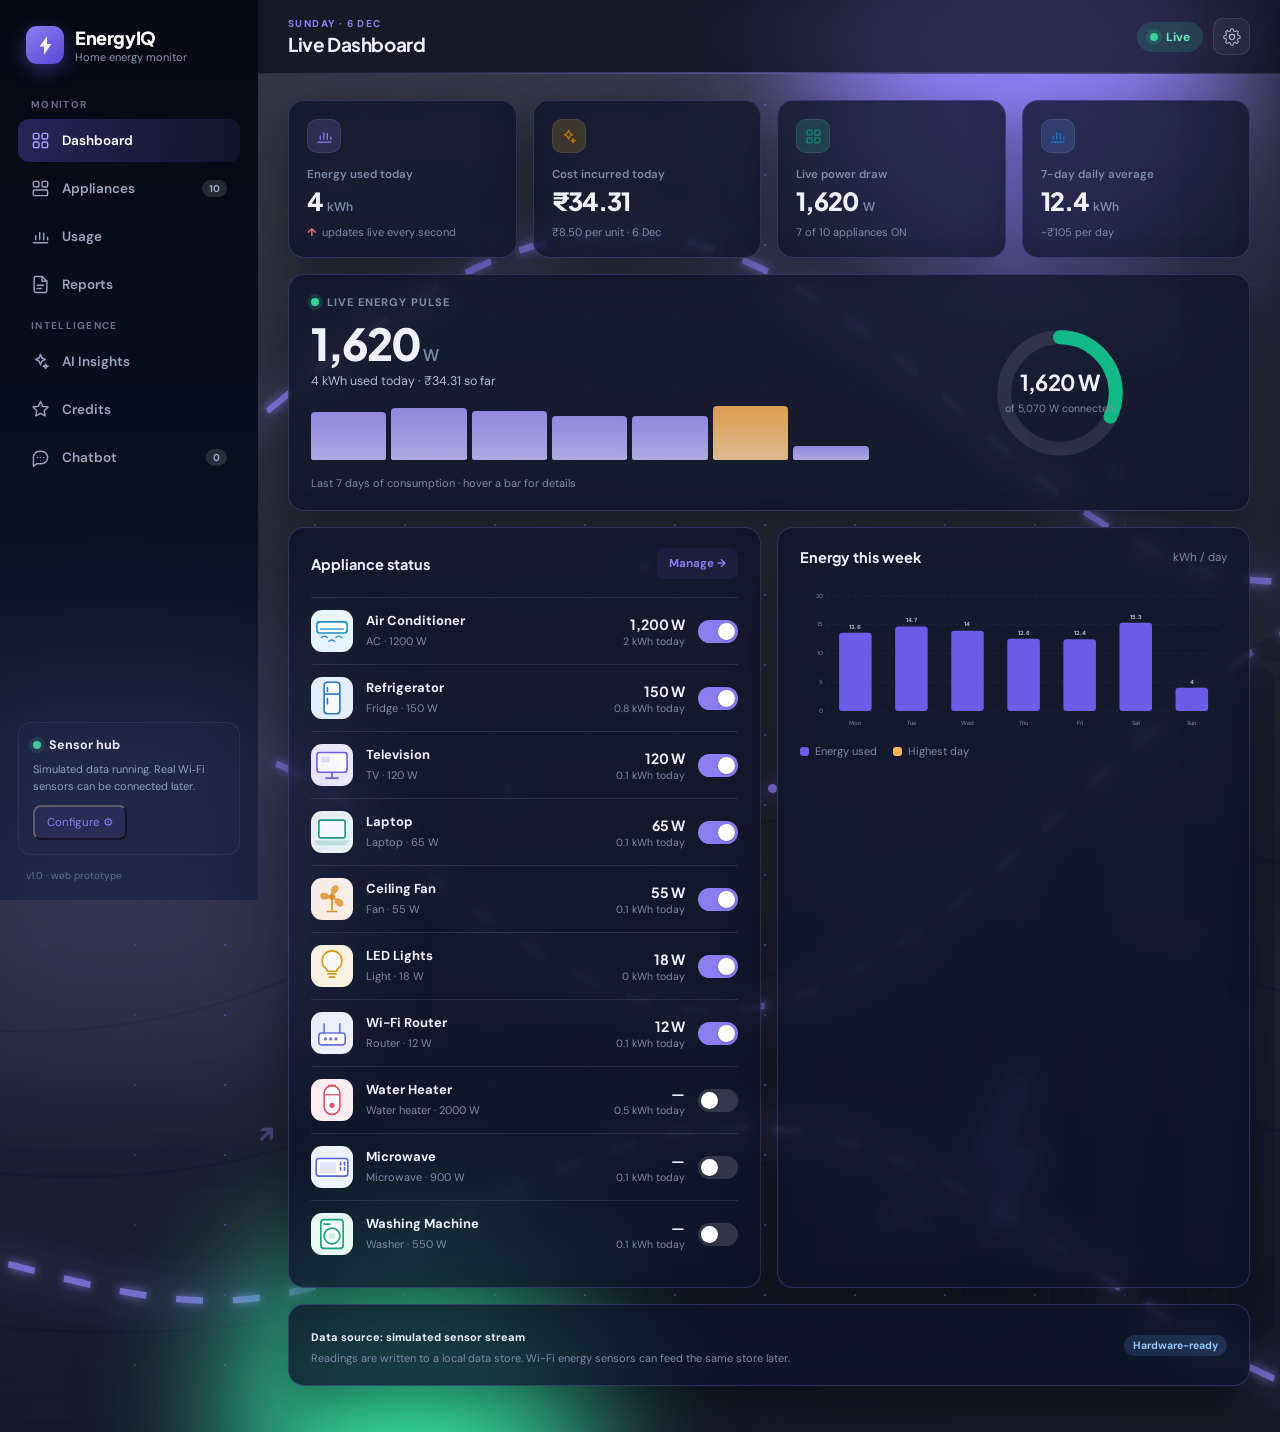
==== commit 5e494b1c: "Make neon intro and animated tab backgrounds dramatic" ====
--- a/index.html
+++ b/index.html
@@ -114,6 +114,10 @@
   <!-- Opening animation (5 seconds) -->
   <div class="intro" id="intro" aria-hidden="true">
     <div class="intro-bg"></div>
+    <div class="intro-aurora"></div>
+    <div class="intro-scan"></div>
+    <div class="intro-beams"><i></i><i></i><i></i><i></i></div>
+    <div class="intro-flash"></div>
     <div class="intro-ring r1"></div><div class="intro-ring r2"></div><div class="intro-ring r3"></div>
     <div class="intro-card">
       <div class="intro-mark">
--- a/styles.css
+++ b/styles.css
@@ -2,35 +2,35 @@
    EnergyIQ — styles
    ============================================================ */
 :root {
-  --bg: #f3f5fa;
-  --surface: #ffffff;
-  --surface-2: #f8f9fd;
-  --ink: #101a2e;
-  --ink-2: #5b6782;
-  --ink-3: #8b96ad;
-  --line: #e7eaf2;
-  --navy: #0b1220;
-  --navy-2: #131d31;
-  --accent: #6c5ce7;
-  --accent-2: #8b7df0;
-  --accent-soft: #eeebff;
-  --green: #12b886;
-  --green-soft: #e3f9f1;
-  --amber: #f59e0b;
-  --amber-soft: #fff4dd;
-  --red: #ef5f6b;
-  --red-soft: #ffecef;
-  --blue: #3b9dfa;
-  --blue-soft: #e8f4ff;
+  --bg: #070b14;
+  --surface: #101a2e;
+  --surface-2: #152139;
+  --ink: #eef2ff;
+  --ink-2: #afbbd4;
+  --ink-3: #7d8aa6;
+  --line: rgba(255,255,255,.1);
+  --navy: #050912;
+  --navy-2: #0d1729;
+  --accent: #8b7df0;
+  --accent-2: #a99bff;
+  --accent-soft: rgba(139,125,240,.18);
+  --green: #34d399;
+  --green-soft: rgba(52,211,153,.16);
+  --amber: #fbbf24;
+  --amber-soft: rgba(251,191,36,.16);
+  --red: #fb7185;
+  --red-soft: rgba(251,113,133,.16);
+  --blue: #60a5fa;
+  --blue-soft: rgba(96,165,250,.16);
   --radius: 16px;
   --radius-sm: 10px;
-  --shadow: 0 1px 2px rgba(16, 26, 46, .04), 0 10px 30px rgba(16, 26, 46, .05);
+  --shadow: 0 18px 50px rgba(0,0,0,.38);
   --font: 'DM Sans', system-ui, -apple-system, sans-serif;
   --display: 'Plus Jakarta Sans', 'DM Sans', system-ui, sans-serif;
-  --tab: #6c5ce7;
-  --page: #f2efff;
-  --card-tint: rgba(255,255,255,.8);
-  --line-tint: rgba(108,92,231,.14);
+  --tab: #8b7df0;
+  --page: #070b14;
+  --card-tint: rgba(14,23,42,.76);
+  --line-tint: rgba(139,125,240,.22);
 }
 
 * { box-sizing: border-box; }
@@ -446,14 +446,48 @@
   .table-wrap { overflow: visible; }
 }
 
+/* ---------- dark neon surfaces ---------- */
+.topbar { background: rgba(7,11,22,.72) !important; }
+.icon-btn, .mini-btn, .picker-item, .chip { background: rgba(255,255,255,.045) !important; border-color: var(--line) !important; color: var(--ink-2) !important; }
+.icon-btn:hover, .mini-btn:hover, .chip:hover, .picker-item:hover { background: var(--accent-soft) !important; color: var(--ink) !important; }
+.input, .select, .textarea { background: rgba(255,255,255,.045) !important; border-color: var(--line) !important; color: var(--ink) !important; }
+.input::placeholder, .textarea::placeholder { color: var(--ink-3); }
+.segment button.active { background: var(--accent) !important; color: #fff !important; box-shadow: 0 0 18px rgba(139,125,240,.35) !important; }
+.badge.green { color: #6ee7b7; }
+.badge.amber { color: #fcd34d; }
+.badge.red { color: #fda4af; }
+.badge.blue { color: #93c5fd; }
+.badge.violet { color: #c4b5fd; }
+.badge[style*="background:#eef0f6"] { background: rgba(255,255,255,.08) !important; color: var(--ink-3) !important; }
+.switch .slider { background: rgba(255,255,255,.14); }
+.switch input:checked + .slider { background: var(--accent); }
+.alert-banner { background: rgba(251,113,133,.09) !important; border-color: rgba(251,113,133,.28) !important; }
+.alert-banner strong { color: #fda4af; }
+.chat-body { background: linear-gradient(180deg, rgba(10,16,32,.5), rgba(8,12,24,.2)) !important; }
+.msg.bot .bubble { background: rgba(255,255,255,.06) !important; border-color: var(--line) !important; color: var(--ink) !important; }
+.settings-drawer, .modal { background: #0c1526 !important; color: var(--ink) !important; box-shadow: 0 24px 80px rgba(0,0,0,.6) !important; }
+.detail-summary { background: rgba(255,255,255,.04) !important; border-color: var(--line) !important; }
+.credit-hero { box-shadow: 0 18px 60px rgba(52,211,153,.18) !important; }
+.ambient::before { content: ''; position: absolute; inset: 0; z-index: 1; background: radial-gradient(circle at 78% -5%, var(--tab), transparent 44%), radial-gradient(circle at 5% 105%, var(--tab), transparent 42%); opacity: .16; }
+.scene-bg { opacity: .38 !important; mix-blend-mode: screen; }
+.scene-overlay { background: linear-gradient(180deg, rgba(4,8,18,.45), rgba(4,8,18,.78)) !important; }
+.sheet { background: rgba(10,30,45,.72) !important; border-color: rgba(34,211,238,.3) !important; }
+.bubble { background: rgba(40,14,24,.72) !important; border-color: rgba(251,113,133,.3) !important; }
+.live-pill { color: #6ee7b7 !important; }
+.btn-danger { color: #fda4af !important; }
+.badge { background: rgba(255,255,255,.07); }
+.stat-icon { border: 1px solid rgba(255,255,255,.08); }
+.data-table th { color: var(--ink-2) !important; }
+.table-wrap { border-color: var(--line) !important; }
+
 /* ---------- intro (5 s) + full per-tab theming ---------- */
-body[data-tab="dashboard"]  { --tab: #6c5ce7; --page: #f2efff; --card-tint: rgba(255,255,255,.82); --line-tint: rgba(108,92,231,.16); }
-body[data-tab="appliances"] { --tab: #3b9dfa; --page: #eaf5ff; --card-tint: rgba(255,255,255,.82); --line-tint: rgba(59,157,250,.16); }
-body[data-tab="usage"]      { --tab: #8b5cf6; --page: #f3edff; --card-tint: rgba(255,255,255,.82); --line-tint: rgba(139,92,246,.16); }
-body[data-tab="reports"]    { --tab: #0ea5e9; --page: #e9f8ff; --card-tint: rgba(255,255,255,.82); --line-tint: rgba(14,165,233,.16); }
-body[data-tab="insights"]   { --tab: #f59e0b; --page: #fff6e8; --card-tint: rgba(255,255,255,.84); --line-tint: rgba(245,158,11,.17); }
-body[data-tab="credits"]    { --tab: #12b886; --page: #e8fbf2; --card-tint: rgba(255,255,255,.82); --line-tint: rgba(18,184,134,.16); }
-body[data-tab="chat"]       { --tab: #ef5f6b; --page: #fff0f2; --card-tint: rgba(255,255,255,.82); --line-tint: rgba(239,95,107,.16); }
+body[data-tab="dashboard"]  { --tab: #8b7df0; --page: #080b1a; --card-tint: rgba(13,20,40,.78); --line-tint: rgba(139,125,240,.26); }
+body[data-tab="appliances"] { --tab: #38bdf8; --page: #06121c; --card-tint: rgba(10,24,38,.78); --line-tint: rgba(56,189,248,.26); }
+body[data-tab="usage"]      { --tab: #a78bfa; --page: #0d081c; --card-tint: rgba(19,14,40,.78); --line-tint: rgba(167,139,250,.26); }
+body[data-tab="reports"]    { --tab: #22d3ee; --page: #05131a; --card-tint: rgba(9,27,38,.78); --line-tint: rgba(34,211,238,.26); }
+body[data-tab="insights"]   { --tab: #fbbf24; --page: #160f06; --card-tint: rgba(34,25,12,.78); --line-tint: rgba(251,191,36,.26); }
+body[data-tab="credits"]    { --tab: #34d399; --page: #04140f; --card-tint: rgba(9,31,25,.78); --line-tint: rgba(52,211,153,.26); }
+body[data-tab="chat"]       { --tab: #fb7185; --page: #16070d; --card-tint: rgba(34,12,20,.78); --line-tint: rgba(251,113,133,.26); }
 
 .app-shell { animation: shellIn .9s 4.6s both; }
 @keyframes shellIn { from { opacity: 0; filter: blur(12px); transform: scale(1.02); } to { opacity: 1; filter: none; transform: none; } }
@@ -462,13 +496,43 @@
   position: fixed; inset: 0; z-index: 100; display: grid; place-items: center; pointer-events: none;
   background: radial-gradient(circle at 50% 42%, #26335f 0%, #0b1220 58%, #060913 100%);
   animation: introOut 5.4s cubic-bezier(.65,.05,.2,1) forwards;
-}
+  isolation: isolate; overflow: hidden;
+}
+.intro > * { position: absolute; }
+.intro-card { position: relative; z-index: 6; }
 .intro-bg {
-  position: absolute; inset: -20%;
-  background: radial-gradient(circle at 20% 70%, rgba(108,92,231,.45), transparent 38%),
-              radial-gradient(circle at 80% 25%, rgba(52,211,153,.32), transparent 40%),
-              radial-gradient(circle at 60% 90%, rgba(59,157,250,.28), transparent 42%);
+  inset: -20%; z-index: 0;
+  background: radial-gradient(circle at 20% 70%, rgba(139,125,240,.5), transparent 38%),
+              radial-gradient(circle at 80% 25%, rgba(52,211,153,.4), transparent 40%),
+              radial-gradient(circle at 60% 90%, rgba(56,189,248,.34), transparent 42%);
   animation: introBg 5.4s ease-in-out forwards;
+}
+.intro-aurora {
+  inset: -35%; z-index: 1; opacity: .8;
+  background: conic-gradient(from 0deg at 50% 50%, transparent 0deg, rgba(139,125,240,.36) 60deg, transparent 120deg, rgba(52,211,153,.3) 200deg, transparent 260deg, rgba(56,189,248,.34) 320deg, transparent 360deg);
+  filter: blur(70px); animation: auroraSpin 5.4s linear forwards;
+}
+.intro-scan {
+  inset: 0; z-index: 2; opacity: .55;
+  background: repeating-linear-gradient(180deg, rgba(169,155,255,.1) 0 1px, transparent 1px 5px);
+  mask-image: radial-gradient(circle at 50% 45%, #000, transparent 72%);
+  animation: gridDrift 1.1s linear infinite;
+}
+.intro-beams { inset: 0; z-index: 3; }
+.intro-beams i {
+  position: absolute; left: 50%; top: 45%; width: 58vw; height: 1px;
+  transform-origin: left center;
+  background: linear-gradient(90deg, transparent, rgba(169,155,255,.75), transparent);
+  box-shadow: 0 0 14px rgba(169,155,255,.5);
+  animation: beamSweep 2.8s ease-out infinite;
+}
+.intro-beams i:nth-child(2) { animation-delay: .7s; }
+.intro-beams i:nth-child(3) { animation-delay: 1.4s; }
+.intro-beams i:nth-child(4) { animation-delay: 2.1s; }
+.intro-flash {
+  inset: 0; z-index: 7; opacity: 0;
+  background: radial-gradient(circle at 50% 45%, rgba(255,255,255,.95), rgba(169,155,255,.4) 22%, transparent 62%);
+  animation: introFlash 5.4s ease-out forwards;
 }
 .intro::before {
   content: ''; position: absolute; inset: 0;
@@ -476,10 +540,16 @@
                     linear-gradient(90deg, rgba(255,255,255,.04) 1px, transparent 1px);
   background-size: 44px 44px; animation: gridDrift 9s linear infinite;
 }
-.intro-ring { position: absolute; width: 220px; height: 220px; border: 1px solid rgba(169,155,255,.35); border-radius: 50%; animation: ringOut 2.2s ease-out infinite; }
+.intro-ring { position: absolute; z-index: 4; width: 220px; height: 220px; border: 1px solid rgba(169,155,255,.35); border-radius: 50%; animation: ringOut 2.2s ease-out infinite; }
 .intro-ring.r2 { animation-delay: .7s; }
 .intro-ring.r3 { animation-delay: 1.4s; }
-.intro-card { position: relative; text-align: center; color: #fff; animation: cardIn .9s .25s both; }
+.intro-card {
+  position: relative; z-index: 6; text-align: center; color: #fff; animation: cardIn .9s .25s both;
+  padding: 34px 46px 30px; border-radius: 28px;
+  background: rgba(8,13,28,.46); border: 1px solid rgba(169,155,255,.24);
+  box-shadow: 0 30px 100px rgba(0,0,0,.55), inset 0 0 60px rgba(139,125,240,.12);
+  backdrop-filter: blur(10px);
+}
 .intro-mark {
   position: relative; width: 82px; height: 82px; margin: 0 auto 20px; border-radius: 24px;
   display: grid; place-items: center; color: #fff;
@@ -487,9 +557,17 @@
   box-shadow: 0 0 0 12px rgba(108,92,231,.12), 0 20px 55px rgba(108,92,231,.5);
   animation: markIn 1.1s .25s both, floaty 2.8s 1.4s ease-in-out infinite;
 }
+.intro-mark::before {
+  content: ''; position: absolute; inset: -7px; border-radius: 30px;
+  background: conic-gradient(from 0deg, transparent, #6ee7b7, #60a5fa, #c4b5fd, transparent);
+  filter: blur(7px); opacity: .7; animation: auroraSpin 2.4s linear infinite;
+}
 .intro-mark svg { width: 42px; height: 42px; position: relative; z-index: 1; }
-.intro-pulse { position: absolute; inset: -12px; border-radius: 30px; border: 2px solid rgba(169,155,255,.7); animation: ringOut 2s ease-out infinite; }
-.intro-name { font-family: var(--display); font-size: 34px; font-weight: 800; letter-spacing: -1.4px; }
+.intro-pulse { position: absolute; inset: -12px; z-index: 2; border-radius: 30px; border: 2px solid rgba(169,155,255,.7); animation: ringOut 2s ease-out infinite; }
+.intro-name {
+  font-family: var(--display); font-size: 36px; font-weight: 800; letter-spacing: -1.4px;
+  background: linear-gradient(100deg, #fff, #c4b5fd, #6ee7b7); -webkit-background-clip: text; background-clip: text; color: transparent;
+}
 .intro-sub { margin-top: 6px; color: #a8b4d0; font-size: 11px; letter-spacing: 2.2px; text-transform: uppercase; }
 .intro-steps { height: 20px; margin-top: 26px; position: relative; }
 .intro-steps span {
@@ -503,8 +581,11 @@
 .dots::after { content: ''; animation: dots 1.1s steps(4, end) infinite; }
 .intro-track { width: 210px; height: 4px; margin: 20px auto 0; border-radius: 5px; background: rgba(255,255,255,.14); overflow: hidden; }
 .intro-track i { display: block; height: 100%; background: linear-gradient(90deg, #8b7df0, #34d399, #3b9dfa); animation: load 4.9s .3s cubic-bezier(.3,.7,.3,1) forwards; }
-@keyframes introOut { 0%, 86% { opacity: 1; visibility: visible; } 100% { opacity: 0; visibility: hidden; transform: scale(1.08); } }
+@keyframes introOut { 0%, 84% { opacity: 1; visibility: visible; } 100% { opacity: 0; visibility: hidden; transform: scale(1.08); } }
 @keyframes introBg { 0% { transform: scale(.9) rotate(-4deg); opacity: .6; } 70% { opacity: 1; } 100% { transform: scale(1.25) rotate(4deg); opacity: .85; } }
+@keyframes auroraSpin { to { transform: rotate(360deg); } }
+@keyframes beamSweep { 0% { transform: rotate(0deg) scaleX(.2); opacity: 0; } 35% { opacity: .9; } 100% { transform: rotate(360deg) scaleX(1.1); opacity: 0; } }
+@keyframes introFlash { 0%, 78% { opacity: 0; } 86% { opacity: .9; } 100% { opacity: 0; } }
 @keyframes cardIn { from { opacity: 0; transform: translateY(20px) scale(.9); } to { opacity: 1; transform: none; } }
 @keyframes markIn { from { opacity: 0; transform: rotate(-50deg) scale(.4); } to { opacity: 1; transform: none; } }
 @keyframes ringOut { 0% { transform: scale(.55); opacity: .9; } 100% { transform: scale(1.8); opacity: 0; } }
@@ -531,8 +612,29 @@
 .scene-insights   .scene-bg { background-image: url('assets/insights.svg'); }
 .scene-credits    .scene-bg { background-image: url('assets/credits.svg'); }
 .scene-chat       .scene-bg { background-image: url('assets/chat.svg'); }
-.scene-overlay { position: absolute; inset: 0; background: linear-gradient(180deg, rgba(255,255,255,.15), rgba(255,255,255,.55)); }
+.scene-overlay { position: absolute; inset: 0; z-index: 1; background: linear-gradient(180deg, rgba(255,255,255,.15), rgba(255,255,255,.55)); }
+.neon-waves { position: absolute; inset: 0; z-index: 3; overflow: hidden; }
+.scene > *:not(.scene-bg):not(.scene-overlay):not(.neon-waves) { z-index: 4; }
+.nw {
+  position: absolute; left: -20%; width: 140%; height: 34%; fill: none; color: var(--tab); stroke: currentColor;
+  stroke-width: 3.5; opacity: .95;
+  filter: drop-shadow(0 0 5px currentColor) drop-shadow(0 0 20px currentColor);
+}
+.nw path { fill: none; stroke: currentColor; stroke-dasharray: 18 20; animation: dashFlow 3.2s linear infinite; }
+.nw1 { top: 7%; animation: waveSlide 12s ease-in-out infinite; }
+.nw2 { top: 42%; opacity: .72; animation: waveSlide 16s ease-in-out infinite reverse; }
+.nw3 { bottom: 1%; opacity: .82; animation: waveSlide 10s ease-in-out infinite; }
 @keyframes bgDrift { from { transform: scale(1) translate(0,0); } to { transform: scale(1.09) translate(-1.5%, -1%); } }
+@keyframes waveSlide { 0%, 100% { transform: translateX(-6%) translateY(0); } 50% { transform: translateX(6%) translateY(12px); } }
+@keyframes dashFlow { to { stroke-dashoffset: -152; } }
+.nw-particles {
+  position: absolute; inset: 0; opacity: .5;
+  background-image: radial-gradient(circle, currentColor 1px, transparent 1.6px);
+  background-size: 90px 70px; color: var(--tab);
+  mask-image: linear-gradient(90deg, transparent, #000 30%, #000 70%, transparent);
+  animation: particleDrift 8s linear infinite;
+}
+@keyframes particleDrift { to { background-position: 180px -140px; } }
 
 .glow { position: absolute; border-radius: 50%; filter: blur(70px); animation: breathe 9s ease-in-out infinite; }
 .glow.g1 { width: 420px; height: 420px; top: -140px; right: 4%; background: var(--tab); }
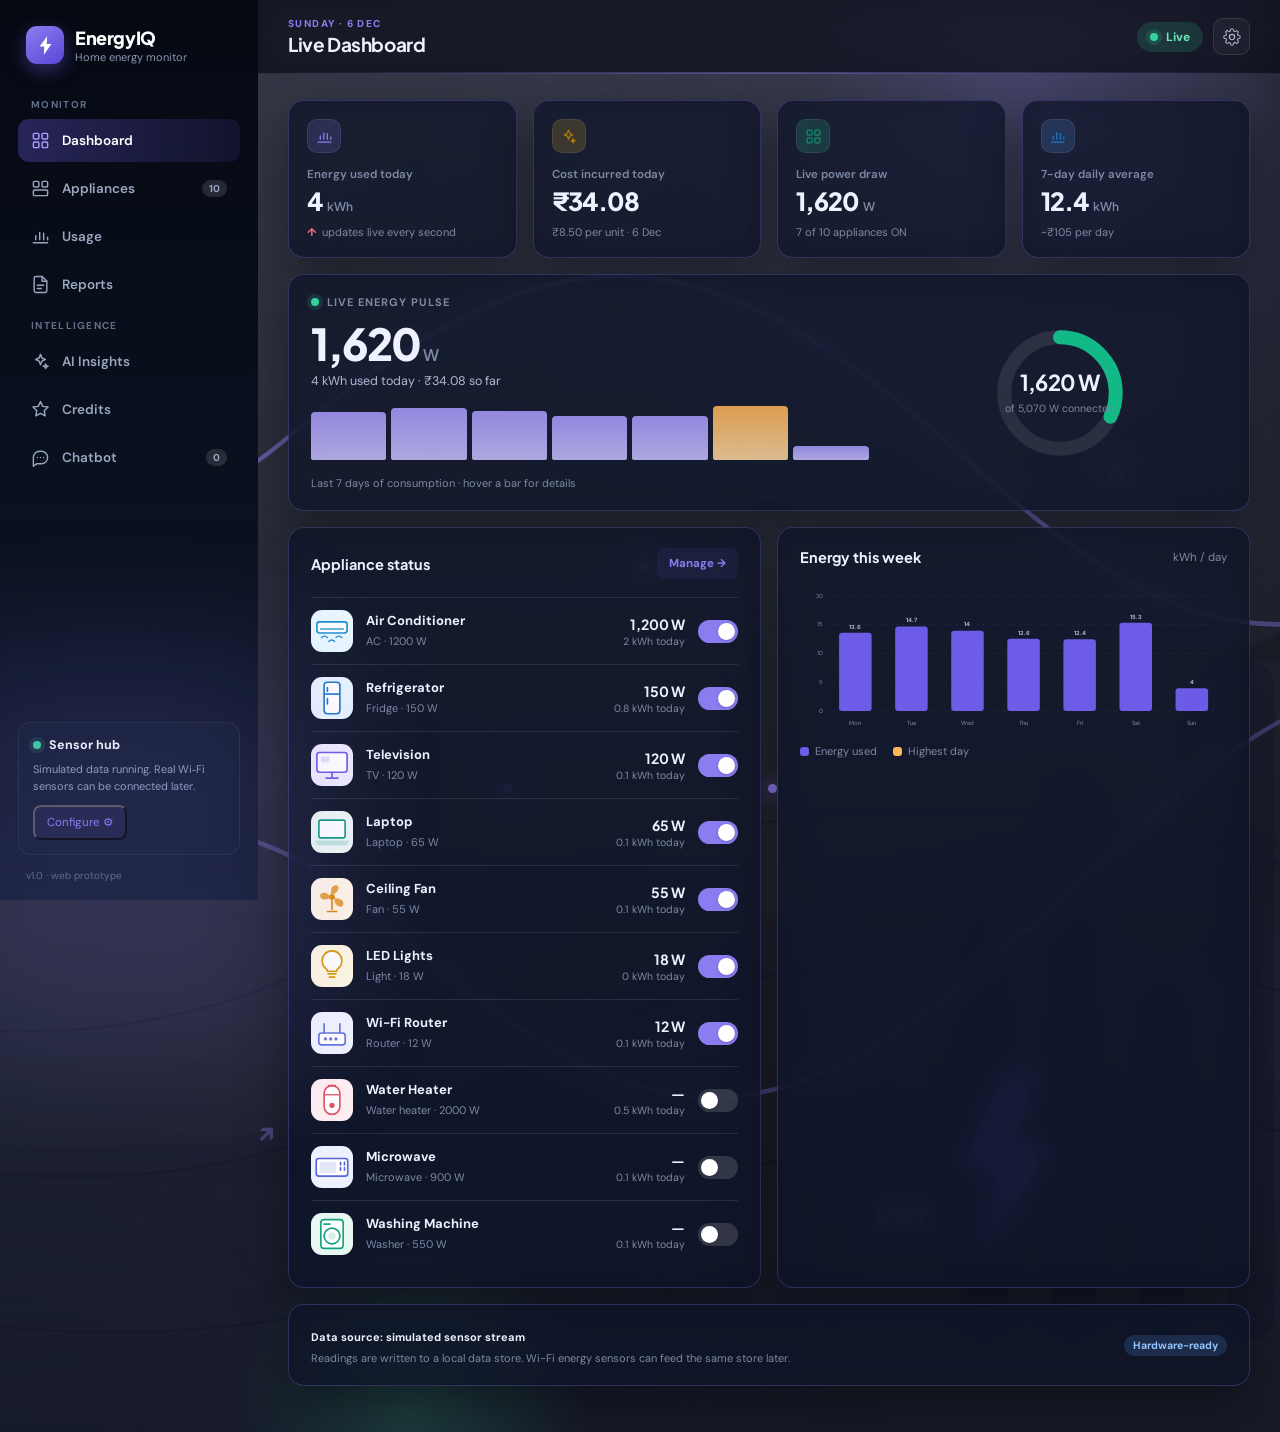
==== commit 44e13aaf: "Make intro fast and reduce animation load" ====
--- a/index.html
+++ b/index.html
@@ -114,11 +114,7 @@
   <!-- Opening animation (5 seconds) -->
   <div class="intro" id="intro" aria-hidden="true">
     <div class="intro-bg"></div>
-    <div class="intro-aurora"></div>
-    <div class="intro-scan"></div>
-    <div class="intro-beams"><i></i><i></i><i></i><i></i></div>
-    <div class="intro-flash"></div>
-    <div class="intro-ring r1"></div><div class="intro-ring r2"></div><div class="intro-ring r3"></div>
+    <div class="intro-ring r1"></div><div class="intro-ring r2"></div>
     <div class="intro-card">
       <div class="intro-mark">
         <svg viewBox="0 0 32 32" aria-hidden="true"><path d="M18.5 2 7 17.5h7L13.5 30 25 13.8h-7z" fill="currentColor"/></svg>
--- a/styles.css
+++ b/styles.css
@@ -489,78 +489,41 @@
 body[data-tab="credits"]    { --tab: #34d399; --page: #04140f; --card-tint: rgba(9,31,25,.78); --line-tint: rgba(52,211,153,.26); }
 body[data-tab="chat"]       { --tab: #fb7185; --page: #16070d; --card-tint: rgba(34,12,20,.78); --line-tint: rgba(251,113,133,.26); }
 
-.app-shell { animation: shellIn .9s 4.6s both; }
-@keyframes shellIn { from { opacity: 0; filter: blur(12px); transform: scale(1.02); } to { opacity: 1; filter: none; transform: none; } }
+.app-shell { animation: shellIn .45s 2.05s both; }
+@keyframes shellIn { from { opacity: 0; transform: scale(1.01); } to { opacity: 1; transform: none; } }
 
 .intro {
   position: fixed; inset: 0; z-index: 100; display: grid; place-items: center; pointer-events: none;
-  background: radial-gradient(circle at 50% 42%, #26335f 0%, #0b1220 58%, #060913 100%);
-  animation: introOut 5.4s cubic-bezier(.65,.05,.2,1) forwards;
+  background: radial-gradient(circle at 50% 42%, #1d2850 0%, #0a1020 60%, #060913 100%);
+  animation: introOut 2.6s ease-in-out forwards;
   isolation: isolate; overflow: hidden;
 }
 .intro > * { position: absolute; }
 .intro-card { position: relative; z-index: 6; }
 .intro-bg {
   inset: -20%; z-index: 0;
-  background: radial-gradient(circle at 20% 70%, rgba(139,125,240,.5), transparent 38%),
-              radial-gradient(circle at 80% 25%, rgba(52,211,153,.4), transparent 40%),
-              radial-gradient(circle at 60% 90%, rgba(56,189,248,.34), transparent 42%);
-  animation: introBg 5.4s ease-in-out forwards;
-}
-.intro-aurora {
-  inset: -35%; z-index: 1; opacity: .8;
-  background: conic-gradient(from 0deg at 50% 50%, transparent 0deg, rgba(139,125,240,.36) 60deg, transparent 120deg, rgba(52,211,153,.3) 200deg, transparent 260deg, rgba(56,189,248,.34) 320deg, transparent 360deg);
-  filter: blur(70px); animation: auroraSpin 5.4s linear forwards;
-}
-.intro-scan {
-  inset: 0; z-index: 2; opacity: .55;
-  background: repeating-linear-gradient(180deg, rgba(169,155,255,.1) 0 1px, transparent 1px 5px);
-  mask-image: radial-gradient(circle at 50% 45%, #000, transparent 72%);
-  animation: gridDrift 1.1s linear infinite;
-}
-.intro-beams { inset: 0; z-index: 3; }
-.intro-beams i {
-  position: absolute; left: 50%; top: 45%; width: 58vw; height: 1px;
-  transform-origin: left center;
-  background: linear-gradient(90deg, transparent, rgba(169,155,255,.75), transparent);
-  box-shadow: 0 0 14px rgba(169,155,255,.5);
-  animation: beamSweep 2.8s ease-out infinite;
-}
-.intro-beams i:nth-child(2) { animation-delay: .7s; }
-.intro-beams i:nth-child(3) { animation-delay: 1.4s; }
-.intro-beams i:nth-child(4) { animation-delay: 2.1s; }
-.intro-flash {
-  inset: 0; z-index: 7; opacity: 0;
-  background: radial-gradient(circle at 50% 45%, rgba(255,255,255,.95), rgba(169,155,255,.4) 22%, transparent 62%);
-  animation: introFlash 5.4s ease-out forwards;
+  background: radial-gradient(circle at 25% 75%, rgba(139,125,240,.22), transparent 42%),
+              radial-gradient(circle at 78% 24%, rgba(52,211,153,.16), transparent 44%);
 }
 .intro::before {
   content: ''; position: absolute; inset: 0;
-  background-image: linear-gradient(rgba(255,255,255,.04) 1px, transparent 1px),
-                    linear-gradient(90deg, rgba(255,255,255,.04) 1px, transparent 1px);
-  background-size: 44px 44px; animation: gridDrift 9s linear infinite;
-}
-.intro-ring { position: absolute; z-index: 4; width: 220px; height: 220px; border: 1px solid rgba(169,155,255,.35); border-radius: 50%; animation: ringOut 2.2s ease-out infinite; }
-.intro-ring.r2 { animation-delay: .7s; }
-.intro-ring.r3 { animation-delay: 1.4s; }
+  background-image: linear-gradient(rgba(255,255,255,.035) 1px, transparent 1px),
+                    linear-gradient(90deg, rgba(255,255,255,.035) 1px, transparent 1px);
+  background-size: 46px 46px;
+}
+.intro-ring { position: absolute; z-index: 4; width: 200px; height: 200px; border: 1px solid rgba(169,155,255,.3); border-radius: 50%; animation: ringOut 1.6s ease-out 1; }
+.intro-ring.r2 { animation-delay: .5s; }
 .intro-card {
-  position: relative; z-index: 6; text-align: center; color: #fff; animation: cardIn .9s .25s both;
-  padding: 34px 46px 30px; border-radius: 28px;
-  background: rgba(8,13,28,.46); border: 1px solid rgba(169,155,255,.24);
-  box-shadow: 0 30px 100px rgba(0,0,0,.55), inset 0 0 60px rgba(139,125,240,.12);
-  backdrop-filter: blur(10px);
+  position: relative; z-index: 6; text-align: center; color: #fff; animation: cardIn .55s .15s both;
+  padding: 26px 38px 24px; border-radius: 22px;
+  background: rgba(8,13,28,.42); border: 1px solid rgba(169,155,255,.18);
 }
 .intro-mark {
-  position: relative; width: 82px; height: 82px; margin: 0 auto 20px; border-radius: 24px;
+  position: relative; width: 74px; height: 74px; margin: 0 auto 16px; border-radius: 21px;
   display: grid; place-items: center; color: #fff;
   background: linear-gradient(145deg, #9b8dff, #5b46d6);
-  box-shadow: 0 0 0 12px rgba(108,92,231,.12), 0 20px 55px rgba(108,92,231,.5);
-  animation: markIn 1.1s .25s both, floaty 2.8s 1.4s ease-in-out infinite;
-}
-.intro-mark::before {
-  content: ''; position: absolute; inset: -7px; border-radius: 30px;
-  background: conic-gradient(from 0deg, transparent, #6ee7b7, #60a5fa, #c4b5fd, transparent);
-  filter: blur(7px); opacity: .7; animation: auroraSpin 2.4s linear infinite;
+  box-shadow: 0 12px 34px rgba(108,92,231,.32);
+  animation: markIn .7s .15s both;
 }
 .intro-mark svg { width: 42px; height: 42px; position: relative; z-index: 1; }
 .intro-pulse { position: absolute; inset: -12px; z-index: 2; border-radius: 30px; border: 2px solid rgba(169,155,255,.7); animation: ringOut 2s ease-out infinite; }
@@ -572,20 +535,16 @@
 .intro-steps { height: 20px; margin-top: 26px; position: relative; }
 .intro-steps span {
   position: absolute; inset: 0; font-size: 12px; color: #cfd7ee; opacity: 0;
-  animation: stepIn 1.15s ease-in-out forwards;
-}
-.intro-steps span:nth-child(1) { animation-delay: .6s; }
-.intro-steps span:nth-child(2) { animation-delay: 1.7s; }
-.intro-steps span:nth-child(3) { animation-delay: 2.8s; }
-.intro-steps span:nth-child(4) { animation-delay: 3.9s; color: #6ee7b7; }
-.dots::after { content: ''; animation: dots 1.1s steps(4, end) infinite; }
-.intro-track { width: 210px; height: 4px; margin: 20px auto 0; border-radius: 5px; background: rgba(255,255,255,.14); overflow: hidden; }
-.intro-track i { display: block; height: 100%; background: linear-gradient(90deg, #8b7df0, #34d399, #3b9dfa); animation: load 4.9s .3s cubic-bezier(.3,.7,.3,1) forwards; }
-@keyframes introOut { 0%, 84% { opacity: 1; visibility: visible; } 100% { opacity: 0; visibility: hidden; transform: scale(1.08); } }
-@keyframes introBg { 0% { transform: scale(.9) rotate(-4deg); opacity: .6; } 70% { opacity: 1; } 100% { transform: scale(1.25) rotate(4deg); opacity: .85; } }
-@keyframes auroraSpin { to { transform: rotate(360deg); } }
-@keyframes beamSweep { 0% { transform: rotate(0deg) scaleX(.2); opacity: 0; } 35% { opacity: .9; } 100% { transform: rotate(360deg) scaleX(1.1); opacity: 0; } }
-@keyframes introFlash { 0%, 78% { opacity: 0; } 86% { opacity: .9; } 100% { opacity: 0; } }
+  animation: stepIn .7s ease-in-out forwards;
+}
+.intro-steps span:nth-child(1) { animation-delay: .35s; }
+.intro-steps span:nth-child(2) { animation-delay: 1s; }
+.intro-steps span:nth-child(3) { animation-delay: 1.65s; }
+.intro-steps span:nth-child(4) { animation-delay: 2.2s; color: #6ee7b7; }
+.dots::after { content: ''; animation: dots .8s steps(4, end) infinite; }
+.intro-track { width: 210px; height: 4px; margin: 16px auto 0; border-radius: 5px; background: rgba(255,255,255,.14); overflow: hidden; }
+.intro-track i { display: block; height: 100%; background: linear-gradient(90deg, #8b7df0, #34d399); animation: load 2.35s .2s cubic-bezier(.3,.7,.3,1) forwards; }
+@keyframes introOut { 0%, 82% { opacity: 1; visibility: visible; } 100% { opacity: 0; visibility: hidden; } }
 @keyframes cardIn { from { opacity: 0; transform: translateY(20px) scale(.9); } to { opacity: 1; transform: none; } }
 @keyframes markIn { from { opacity: 0; transform: rotate(-50deg) scale(.4); } to { opacity: 1; transform: none; } }
 @keyframes ringOut { 0% { transform: scale(.55); opacity: .9; } 100% { transform: scale(1.8); opacity: 0; } }
@@ -604,7 +563,16 @@
 body[data-tab="credits"]    .scene-credits,
 body[data-tab="chat"]       .scene-chat { opacity: 1; }
 
-.scene-bg { position: absolute; inset: -6%; background-size: cover; background-position: center; opacity: .72; animation: bgDrift 18s ease-in-out infinite alternate; }
+.scene * { animation-play-state: paused !important; }
+body[data-tab="dashboard"]  .scene-dashboard *,
+body[data-tab="appliances"] .scene-appliances *,
+body[data-tab="usage"]      .scene-usage *,
+body[data-tab="reports"]    .scene-reports *,
+body[data-tab="insights"]   .scene-insights *,
+body[data-tab="credits"]    .scene-credits *,
+body[data-tab="chat"]       .scene-chat * { animation-play-state: running !important; }
+
+.scene-bg { position: absolute; inset: -6%; background-size: cover; background-position: center; opacity: .38; }
 .scene-dashboard  .scene-bg { background-image: url('assets/dashboard.svg'); }
 .scene-appliances .scene-bg { background-image: url('assets/appliances.svg'); }
 .scene-usage      .scene-bg { background-image: url('assets/usage.svg'); }
@@ -617,28 +585,16 @@
 .scene > *:not(.scene-bg):not(.scene-overlay):not(.neon-waves) { z-index: 4; }
 .nw {
   position: absolute; left: -20%; width: 140%; height: 34%; fill: none; color: var(--tab); stroke: currentColor;
-  stroke-width: 3.5; opacity: .95;
-  filter: drop-shadow(0 0 5px currentColor) drop-shadow(0 0 20px currentColor);
-}
-.nw path { fill: none; stroke: currentColor; stroke-dasharray: 18 20; animation: dashFlow 3.2s linear infinite; }
-.nw1 { top: 7%; animation: waveSlide 12s ease-in-out infinite; }
-.nw2 { top: 42%; opacity: .72; animation: waveSlide 16s ease-in-out infinite reverse; }
-.nw3 { bottom: 1%; opacity: .82; animation: waveSlide 10s ease-in-out infinite; }
-@keyframes bgDrift { from { transform: scale(1) translate(0,0); } to { transform: scale(1.09) translate(-1.5%, -1%); } }
-@keyframes waveSlide { 0%, 100% { transform: translateX(-6%) translateY(0); } 50% { transform: translateX(6%) translateY(12px); } }
-@keyframes dashFlow { to { stroke-dashoffset: -152; } }
-.nw-particles {
-  position: absolute; inset: 0; opacity: .5;
-  background-image: radial-gradient(circle, currentColor 1px, transparent 1.6px);
-  background-size: 90px 70px; color: var(--tab);
-  mask-image: linear-gradient(90deg, transparent, #000 30%, #000 70%, transparent);
-  animation: particleDrift 8s linear infinite;
-}
-@keyframes particleDrift { to { background-position: 180px -140px; } }
-
-.glow { position: absolute; border-radius: 50%; filter: blur(70px); animation: breathe 9s ease-in-out infinite; }
-.glow.g1 { width: 420px; height: 420px; top: -140px; right: 4%; background: var(--tab); }
-.glow.g2 { width: 360px; height: 360px; bottom: -160px; left: 18%; background: #34d399; animation-delay: -4s; }
+  stroke-width: 2.5; opacity: .55;
+}
+.nw path { fill: none; stroke: currentColor; }
+.nw1 { top: 10%; animation: waveSlide 18s ease-in-out infinite; }
+.nw2 { top: 48%; opacity: .38; animation: waveSlide 22s ease-in-out infinite reverse; }
+@keyframes waveSlide { 0%, 100% { transform: translateX(-4%); } 50% { transform: translateX(4%); } }
+
+.glow { position: absolute; border-radius: 50%; opacity: .18; }
+.glow.g1 { width: 420px; height: 420px; top: -140px; right: 4%; background: radial-gradient(circle, var(--tab), transparent 70%); }
+.glow.g2 { width: 360px; height: 360px; bottom: -160px; left: 18%; background: radial-gradient(circle, #34d399, transparent 70%); }
 @keyframes breathe { 0%, 100% { transform: scale(1); opacity: .2; } 50% { transform: scale(1.22); opacity: .38; } }
 
 .bars { position: absolute; bottom: -24px; right: 5%; display: flex; align-items: flex-end; gap: 9px; height: 190px; opacity: .2; transform: rotate(-6deg); }
